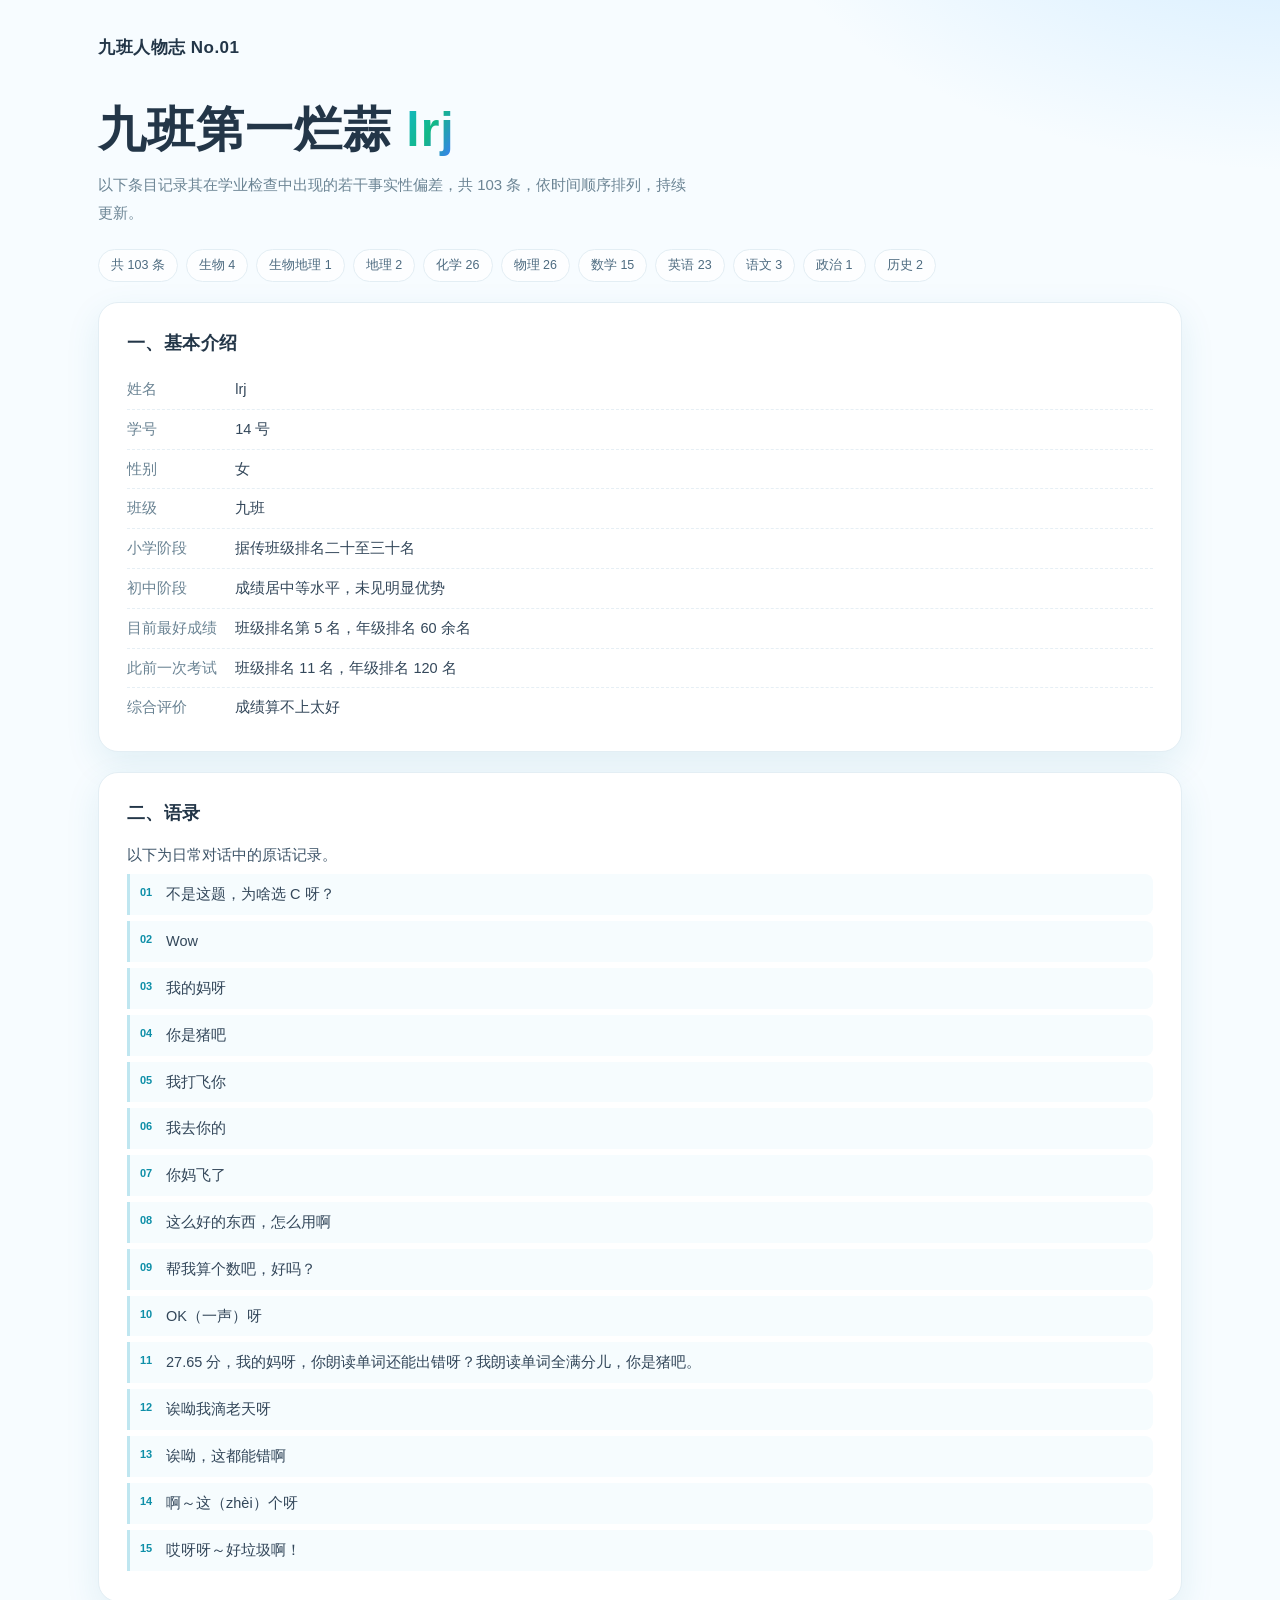
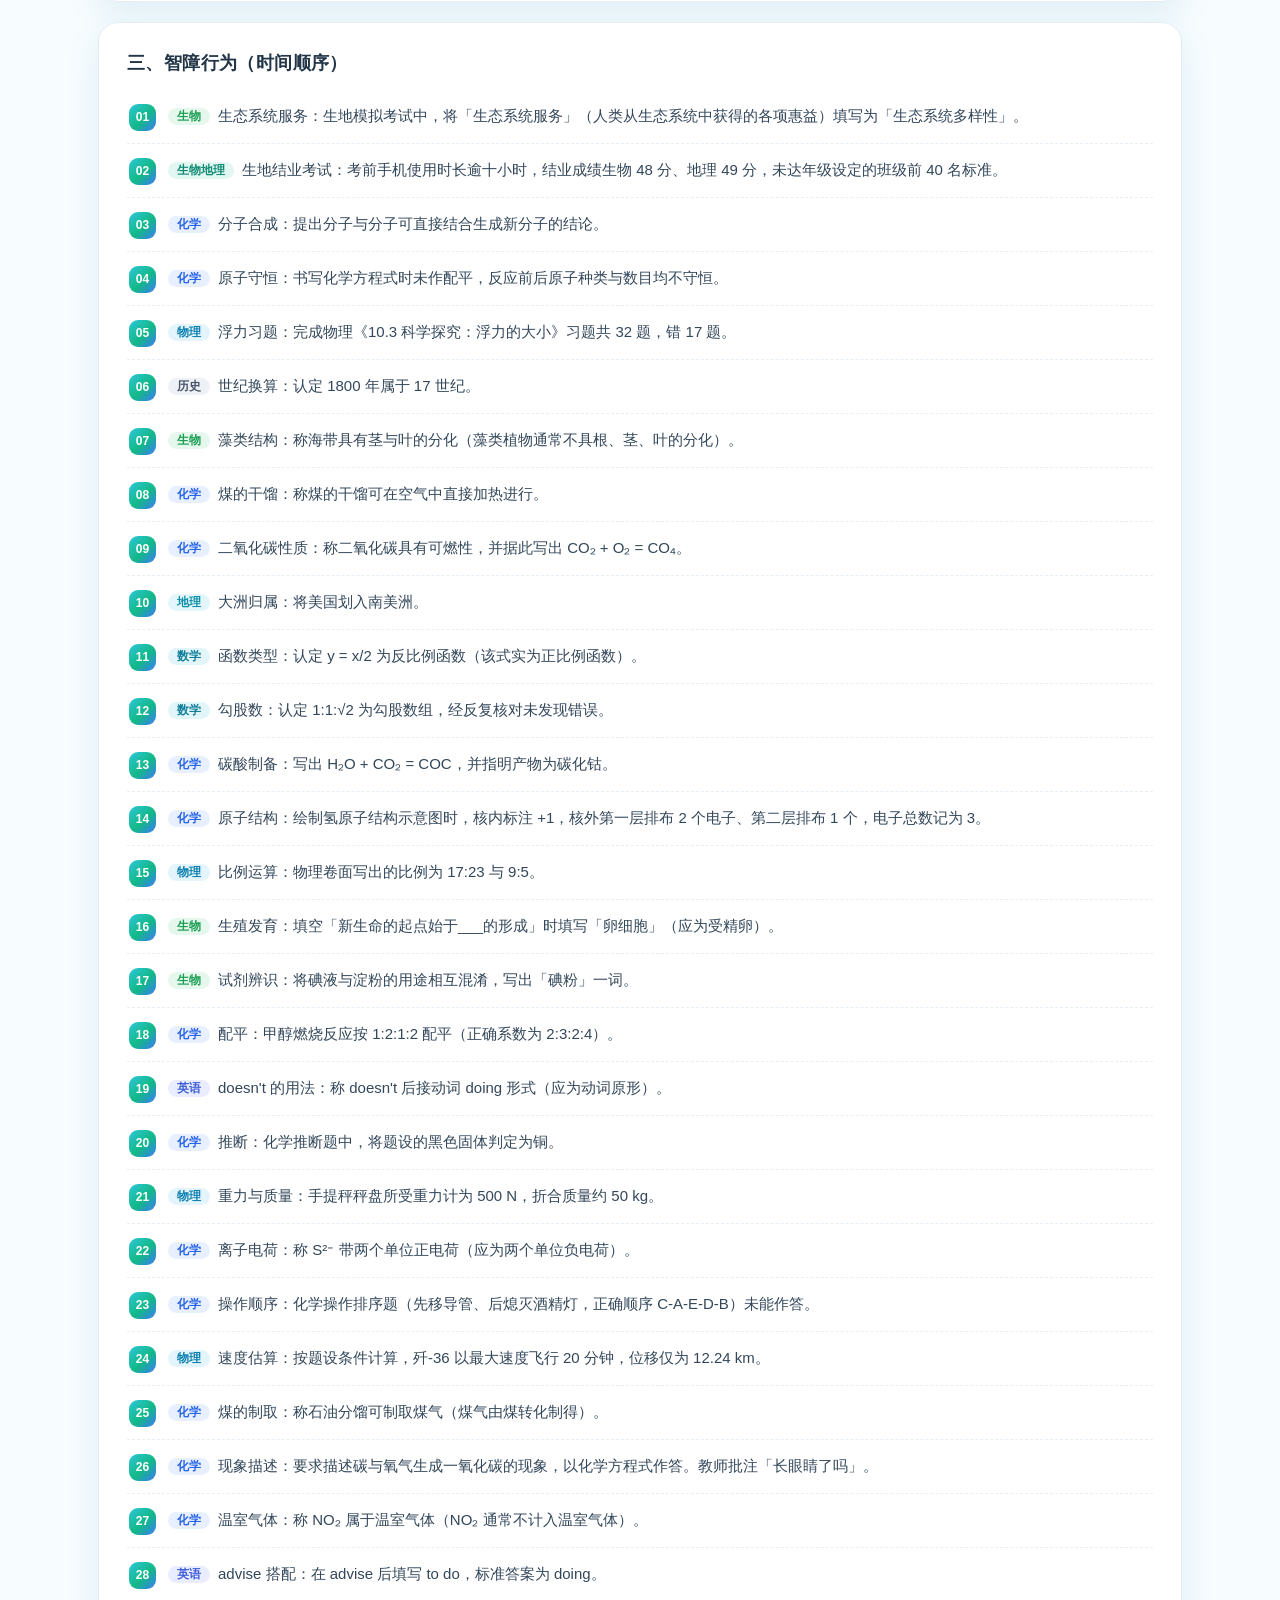
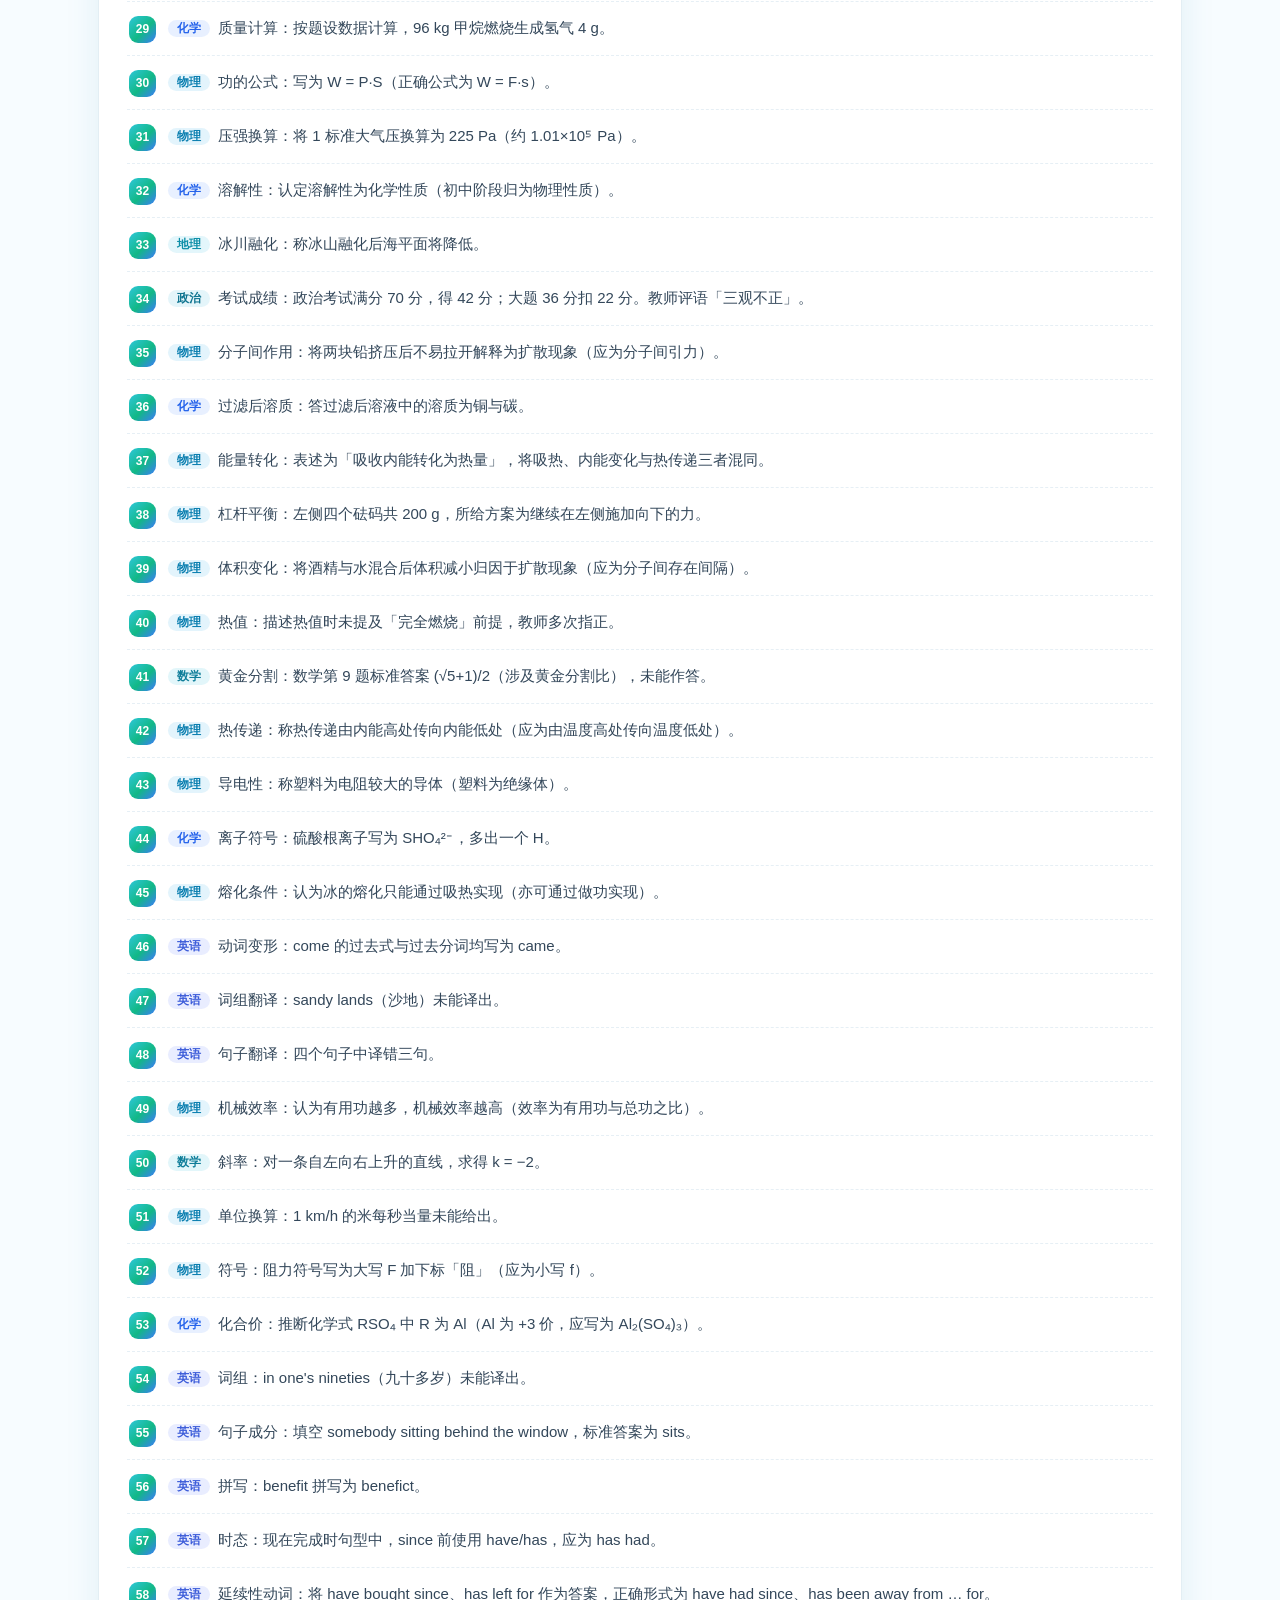
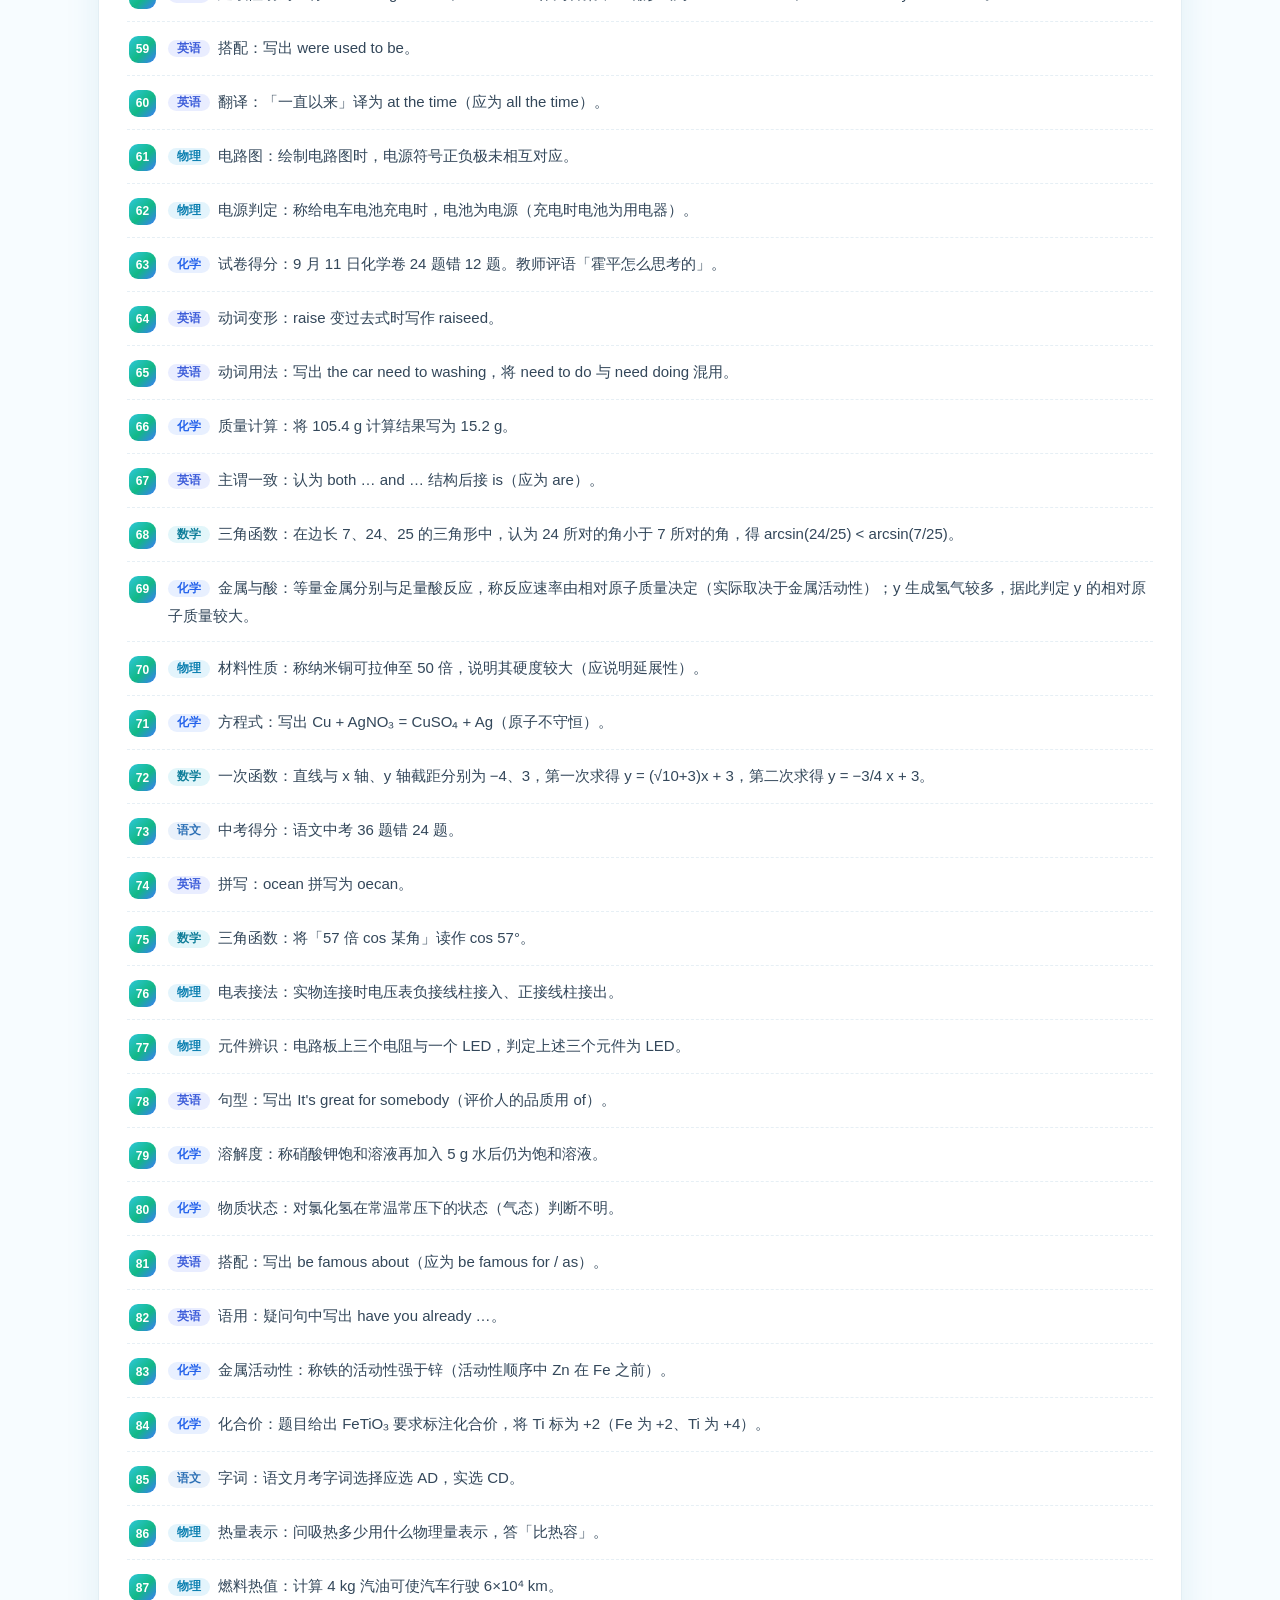
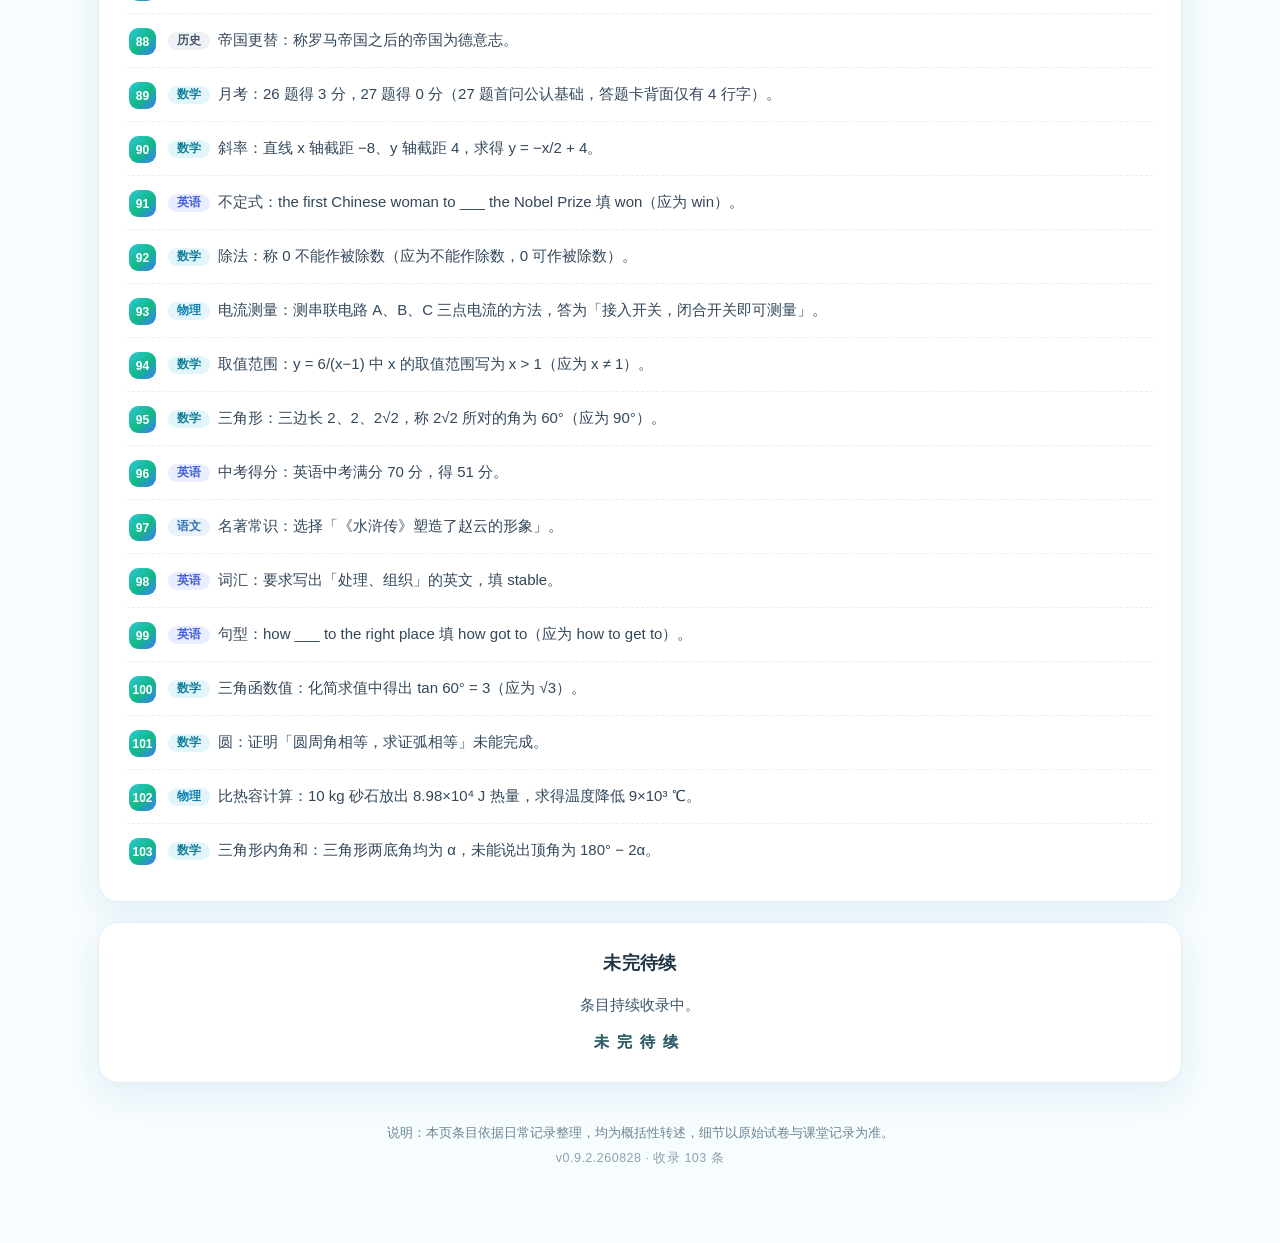
==== lrj.html @ 4f81e1a3 "xx" ====
<!DOCTYPE html>
<html lang="zh-CN">
<head>
<meta charset="UTF-8">
<meta name="viewport" content="width=device-width, initial-scale=1.0">
<meta name="description" content="同桌 lrj 的智障行为实录（103 条，按时间顺序整理）。">
<title>九班第一烂蒜 lrj · 智障行为实录</title>
<link rel="icon" href="data:image/svg+xml,<svg xmlns=%22http://www.w3.org/2000/svg%22 viewBox=%220 0 100 100%22><text y=%22.9em%22 font-size=%2290%22>🤪</text></svg>">
<link rel="stylesheet" href="style.css">
</head>
<body>
<main class="wrap">

  <header class="top">
    <span class="brand">九班人物志 No.01</span>
  </header>

  <section class="hero">
    <h1>九班第一烂蒜 <span class="grad">lrj</span></h1>
    <p class="sub">以下条目记录其在学业检查中出现的若干事实性偏差，共 103 条，依时间顺序排列，持续更新。</p>
  </section>

  <div class="jump">
    <span>共 103 条</span>
    <span>生物 4</span>
    <span>生物地理 1</span>
    <span>地理 2</span>
    <span>化学 26</span>
    <span>物理 26</span>
    <span>数学 15</span>
    <span>英语 23</span>
    <span>语文 3</span>
    <span>政治 1</span>
    <span>历史 2</span>
  </div>

  <section class="card">
    <h2>一、基本介绍</h2>
    <dl class="profile">
      <div class="row"><dt>姓名</dt><dd>lrj</dd></div>
      <div class="row"><dt>学号</dt><dd>14 号</dd></div>
      <div class="row"><dt>性别</dt><dd>女</dd></div>
      <div class="row"><dt>班级</dt><dd>九班</dd></div>
      <div class="row"><dt>小学阶段</dt><dd>据传班级排名二十至三十名</dd></div>
      <div class="row"><dt>初中阶段</dt><dd>成绩居中等水平，未见明显优势</dd></div>
      <div class="row"><dt>目前最好成绩</dt><dd>班级排名第 5 名，年级排名 60 余名</dd></div>
      <div class="row"><dt>此前一次考试</dt><dd>班级排名 11 名，年级排名 120 名</dd></div>
      <div class="row"><dt>综合评价</dt><dd>成绩算不上太好</dd></div>
    </dl>
  </section>

  <section class="card">
    <h2>二、语录</h2>
    <p>以下为日常对话中的原话记录。</p>
    <ol class="quotes">
      <li>不是这题，为啥选 C 呀？</li>
      <li>Wow</li>
      <li>我的妈呀</li>
      <li>你是猪吧</li>
      <li>我打飞你</li>
      <li>我去你的</li>
      <li>你妈飞了</li>
      <li>这么好的东西，怎么用啊</li>
      <li>帮我算个数吧，好吗？</li>
      <li>OK（一声）呀</li>
      <li>27.65 分，我的妈呀，你朗读单词还能出错呀？我朗读单词全满分儿，你是猪吧。</li>
      <li>诶呦我滴老天呀</li>
      <li>诶呦，这都能错啊</li>
      <li>啊～这（zhèi）个呀</li>
      <li>哎呀呀～好垃圾啊！</li>
    </ol>
  </section>

  <section class="card">
    <h2>三、智障行为（时间顺序）</h2>
    <ol class="list">
      <li><span class="num">01</span><span class="item"><span class="tag t-bio">生物</span>生态系统服务：生地模拟考试中，将「生态系统服务」（人类从生态系统中获得的各项惠益）填写为「生态系统多样性」。</span></li>
      <li><span class="num">02</span><span class="item"><span class="tag t-biogeo">生物地理</span>生地结业考试：考前手机使用时长逾十小时，结业成绩生物 48 分、地理 49 分，未达年级设定的班级前 40 名标准。</span></li>
      <li><span class="num">03</span><span class="item"><span class="tag t-chem">化学</span>分子合成：提出分子与分子可直接结合生成新分子的结论。</span></li>
      <li><span class="num">04</span><span class="item"><span class="tag t-chem">化学</span>原子守恒：书写化学方程式时未作配平，反应前后原子种类与数目均不守恒。</span></li>
      <li><span class="num">05</span><span class="item"><span class="tag t-phy">物理</span>浮力习题：完成物理《10.3 科学探究：浮力的大小》习题共 32 题，错 17 题。</span></li>
      <li><span class="num">06</span><span class="item"><span class="tag t-his">历史</span>世纪换算：认定 1800 年属于 17 世纪。</span></li>
      <li><span class="num">07</span><span class="item"><span class="tag t-bio">生物</span>藻类结构：称海带具有茎与叶的分化（藻类植物通常不具根、茎、叶的分化）。</span></li>
      <li><span class="num">08</span><span class="item"><span class="tag t-chem">化学</span>煤的干馏：称煤的干馏可在空气中直接加热进行。</span></li>
      <li><span class="num">09</span><span class="item"><span class="tag t-chem">化学</span>二氧化碳性质：称二氧化碳具有可燃性，并据此写出 CO₂ + O₂ = CO₄。</span></li>
      <li><span class="num">10</span><span class="item"><span class="tag t-geo">地理</span>大洲归属：将美国划入南美洲。</span></li>
      <li><span class="num">11</span><span class="item"><span class="tag t-math">数学</span>函数类型：认定 y = x/2 为反比例函数（该式实为正比例函数）。</span></li>
      <li><span class="num">12</span><span class="item"><span class="tag t-math">数学</span>勾股数：认定 1:1:√2 为勾股数组，经反复核对未发现错误。</span></li>
      <li><span class="num">13</span><span class="item"><span class="tag t-chem">化学</span>碳酸制备：写出 H₂O + CO₂ = COC，并指明产物为碳化钴。</span></li>
      <li><span class="num">14</span><span class="item"><span class="tag t-chem">化学</span>原子结构：绘制氢原子结构示意图时，核内标注 +1，核外第一层排布 2 个电子、第二层排布 1 个，电子总数记为 3。</span></li>
      <li><span class="num">15</span><span class="item"><span class="tag t-phy">物理</span>比例运算：物理卷面写出的比例为 17:23 与 9:5。</span></li>
      <li><span class="num">16</span><span class="item"><span class="tag t-bio">生物</span>生殖发育：填空「新生命的起点始于___的形成」时填写「卵细胞」（应为受精卵）。</span></li>
      <li><span class="num">17</span><span class="item"><span class="tag t-bio">生物</span>试剂辨识：将碘液与淀粉的用途相互混淆，写出「碘粉」一词。</span></li>
      <li><span class="num">18</span><span class="item"><span class="tag t-chem">化学</span>配平：甲醇燃烧反应按 1:2:1:2 配平（正确系数为 2:3:2:4）。</span></li>
      <li><span class="num">19</span><span class="item"><span class="tag t-eng">英语</span>doesn&#39;t 的用法：称 doesn&#39;t 后接动词 doing 形式（应为动词原形）。</span></li>
      <li><span class="num">20</span><span class="item"><span class="tag t-chem">化学</span>推断：化学推断题中，将题设的黑色固体判定为铜。</span></li>
      <li><span class="num">21</span><span class="item"><span class="tag t-phy">物理</span>重力与质量：手提秤秤盘所受重力计为 500 N，折合质量约 50 kg。</span></li>
      <li><span class="num">22</span><span class="item"><span class="tag t-chem">化学</span>离子电荷：称 S²⁻ 带两个单位正电荷（应为两个单位负电荷）。</span></li>
      <li><span class="num">23</span><span class="item"><span class="tag t-chem">化学</span>操作顺序：化学操作排序题（先移导管、后熄灭酒精灯，正确顺序 C-A-E-D-B）未能作答。</span></li>
      <li><span class="num">24</span><span class="item"><span class="tag t-phy">物理</span>速度估算：按题设条件计算，歼-36 以最大速度飞行 20 分钟，位移仅为 12.24 km。</span></li>
      <li><span class="num">25</span><span class="item"><span class="tag t-chem">化学</span>煤的制取：称石油分馏可制取煤气（煤气由煤转化制得）。</span></li>
      <li><span class="num">26</span><span class="item"><span class="tag t-chem">化学</span>现象描述：要求描述碳与氧气生成一氧化碳的现象，以化学方程式作答。教师批注「长眼睛了吗」。</span></li>
      <li><span class="num">27</span><span class="item"><span class="tag t-chem">化学</span>温室气体：称 NO₂ 属于温室气体（NO₂ 通常不计入温室气体）。</span></li>
      <li><span class="num">28</span><span class="item"><span class="tag t-eng">英语</span>advise 搭配：在 advise 后填写 to do，标准答案为 doing。</span></li>
      <li><span class="num">29</span><span class="item"><span class="tag t-chem">化学</span>质量计算：按题设数据计算，96 kg 甲烷燃烧生成氢气 4 g。</span></li>
      <li><span class="num">30</span><span class="item"><span class="tag t-phy">物理</span>功的公式：写为 W = P·S（正确公式为 W = F·s）。</span></li>
      <li><span class="num">31</span><span class="item"><span class="tag t-phy">物理</span>压强换算：将 1 标准大气压换算为 225 Pa（约 1.01×10⁵ Pa）。</span></li>
      <li><span class="num">32</span><span class="item"><span class="tag t-chem">化学</span>溶解性：认定溶解性为化学性质（初中阶段归为物理性质）。</span></li>
      <li><span class="num">33</span><span class="item"><span class="tag t-geo">地理</span>冰川融化：称冰山融化后海平面将降低。</span></li>
      <li><span class="num">34</span><span class="item"><span class="tag t-pol">政治</span>考试成绩：政治考试满分 70 分，得 42 分；大题 36 分扣 22 分。教师评语「三观不正」。</span></li>
      <li><span class="num">35</span><span class="item"><span class="tag t-phy">物理</span>分子间作用：将两块铅挤压后不易拉开解释为扩散现象（应为分子间引力）。</span></li>
      <li><span class="num">36</span><span class="item"><span class="tag t-chem">化学</span>过滤后溶质：答过滤后溶液中的溶质为铜与碳。</span></li>
      <li><span class="num">37</span><span class="item"><span class="tag t-phy">物理</span>能量转化：表述为「吸收内能转化为热量」，将吸热、内能变化与热传递三者混同。</span></li>
      <li><span class="num">38</span><span class="item"><span class="tag t-phy">物理</span>杠杆平衡：左侧四个砝码共 200 g，所给方案为继续在左侧施加向下的力。</span></li>
      <li><span class="num">39</span><span class="item"><span class="tag t-phy">物理</span>体积变化：将酒精与水混合后体积减小归因于扩散现象（应为分子间存在间隔）。</span></li>
      <li><span class="num">40</span><span class="item"><span class="tag t-phy">物理</span>热值：描述热值时未提及「完全燃烧」前提，教师多次指正。</span></li>
      <li><span class="num">41</span><span class="item"><span class="tag t-math">数学</span>黄金分割：数学第 9 题标准答案 (√5+1)/2（涉及黄金分割比），未能作答。</span></li>
      <li><span class="num">42</span><span class="item"><span class="tag t-phy">物理</span>热传递：称热传递由内能高处传向内能低处（应为由温度高处传向温度低处）。</span></li>
      <li><span class="num">43</span><span class="item"><span class="tag t-phy">物理</span>导电性：称塑料为电阻较大的导体（塑料为绝缘体）。</span></li>
      <li><span class="num">44</span><span class="item"><span class="tag t-chem">化学</span>离子符号：硫酸根离子写为 SHO₄²⁻，多出一个 H。</span></li>
      <li><span class="num">45</span><span class="item"><span class="tag t-phy">物理</span>熔化条件：认为冰的熔化只能通过吸热实现（亦可通过做功实现）。</span></li>
      <li><span class="num">46</span><span class="item"><span class="tag t-eng">英语</span>动词变形：come 的过去式与过去分词均写为 came。</span></li>
      <li><span class="num">47</span><span class="item"><span class="tag t-eng">英语</span>词组翻译：sandy lands（沙地）未能译出。</span></li>
      <li><span class="num">48</span><span class="item"><span class="tag t-eng">英语</span>句子翻译：四个句子中译错三句。</span></li>
      <li><span class="num">49</span><span class="item"><span class="tag t-phy">物理</span>机械效率：认为有用功越多，机械效率越高（效率为有用功与总功之比）。</span></li>
      <li><span class="num">50</span><span class="item"><span class="tag t-math">数学</span>斜率：对一条自左向右上升的直线，求得 k = −2。</span></li>
      <li><span class="num">51</span><span class="item"><span class="tag t-phy">物理</span>单位换算：1 km/h 的米每秒当量未能给出。</span></li>
      <li><span class="num">52</span><span class="item"><span class="tag t-phy">物理</span>符号：阻力符号写为大写 F 加下标「阻」（应为小写 f）。</span></li>
      <li><span class="num">53</span><span class="item"><span class="tag t-chem">化学</span>化合价：推断化学式 RSO₄ 中 R 为 Al（Al 为 +3 价，应写为 Al₂(SO₄)₃）。</span></li>
      <li><span class="num">54</span><span class="item"><span class="tag t-eng">英语</span>词组：in one&#39;s nineties（九十多岁）未能译出。</span></li>
      <li><span class="num">55</span><span class="item"><span class="tag t-eng">英语</span>句子成分：填空 somebody sitting behind the window，标准答案为 sits。</span></li>
      <li><span class="num">56</span><span class="item"><span class="tag t-eng">英语</span>拼写：benefit 拼写为 benefict。</span></li>
      <li><span class="num">57</span><span class="item"><span class="tag t-eng">英语</span>时态：现在完成时句型中，since 前使用 have/has，应为 has had。</span></li>
      <li><span class="num">58</span><span class="item"><span class="tag t-eng">英语</span>延续性动词：将 have bought since、has left for 作为答案，正确形式为 have had since、has been away from … for。</span></li>
      <li><span class="num">59</span><span class="item"><span class="tag t-eng">英语</span>搭配：写出 were used to be。</span></li>
      <li><span class="num">60</span><span class="item"><span class="tag t-eng">英语</span>翻译：「一直以来」译为 at the time（应为 all the time）。</span></li>
      <li><span class="num">61</span><span class="item"><span class="tag t-phy">物理</span>电路图：绘制电路图时，电源符号正负极未相互对应。</span></li>
      <li><span class="num">62</span><span class="item"><span class="tag t-phy">物理</span>电源判定：称给电车电池充电时，电池为电源（充电时电池为用电器）。</span></li>
      <li><span class="num">63</span><span class="item"><span class="tag t-chem">化学</span>试卷得分：9 月 11 日化学卷 24 题错 12 题。教师评语「霍平怎么思考的」。</span></li>
      <li><span class="num">64</span><span class="item"><span class="tag t-eng">英语</span>动词变形：raise 变过去式时写作 raiseed。</span></li>
      <li><span class="num">65</span><span class="item"><span class="tag t-eng">英语</span>动词用法：写出 the car need to washing，将 need to do 与 need doing 混用。</span></li>
      <li><span class="num">66</span><span class="item"><span class="tag t-chem">化学</span>质量计算：将 105.4 g 计算结果写为 15.2 g。</span></li>
      <li><span class="num">67</span><span class="item"><span class="tag t-eng">英语</span>主谓一致：认为 both … and … 结构后接 is（应为 are）。</span></li>
      <li><span class="num">68</span><span class="item"><span class="tag t-math">数学</span>三角函数：在边长 7、24、25 的三角形中，认为 24 所对的角小于 7 所对的角，得 arcsin(24/25) &lt; arcsin(7/25)。</span></li>
      <li><span class="num">69</span><span class="item"><span class="tag t-chem">化学</span>金属与酸：等量金属分别与足量酸反应，称反应速率由相对原子质量决定（实际取决于金属活动性）；y 生成氢气较多，据此判定 y 的相对原子质量较大。</span></li>
      <li><span class="num">70</span><span class="item"><span class="tag t-phy">物理</span>材料性质：称纳米铜可拉伸至 50 倍，说明其硬度较大（应说明延展性）。</span></li>
      <li><span class="num">71</span><span class="item"><span class="tag t-chem">化学</span>方程式：写出 Cu + AgNO₃ = CuSO₄ + Ag（原子不守恒）。</span></li>
      <li><span class="num">72</span><span class="item"><span class="tag t-math">数学</span>一次函数：直线与 x 轴、y 轴截距分别为 −4、3，第一次求得 y = (√10+3)x + 3，第二次求得 y = −3/4 x + 3。</span></li>
      <li><span class="num">73</span><span class="item"><span class="tag t-chi">语文</span>中考得分：语文中考 36 题错 24 题。</span></li>
      <li><span class="num">74</span><span class="item"><span class="tag t-eng">英语</span>拼写：ocean 拼写为 oecan。</span></li>
      <li><span class="num">75</span><span class="item"><span class="tag t-math">数学</span>三角函数：将「57 倍 cos 某角」读作 cos 57°。</span></li>
      <li><span class="num">76</span><span class="item"><span class="tag t-phy">物理</span>电表接法：实物连接时电压表负接线柱接入、正接线柱接出。</span></li>
      <li><span class="num">77</span><span class="item"><span class="tag t-phy">物理</span>元件辨识：电路板上三个电阻与一个 LED，判定上述三个元件为 LED。</span></li>
      <li><span class="num">78</span><span class="item"><span class="tag t-eng">英语</span>句型：写出 It&#39;s great for somebody（评价人的品质用 of）。</span></li>
      <li><span class="num">79</span><span class="item"><span class="tag t-chem">化学</span>溶解度：称硝酸钾饱和溶液再加入 5 g 水后仍为饱和溶液。</span></li>
      <li><span class="num">80</span><span class="item"><span class="tag t-chem">化学</span>物质状态：对氯化氢在常温常压下的状态（气态）判断不明。</span></li>
      <li><span class="num">81</span><span class="item"><span class="tag t-eng">英语</span>搭配：写出 be famous about（应为 be famous for / as）。</span></li>
      <li><span class="num">82</span><span class="item"><span class="tag t-eng">英语</span>语用：疑问句中写出 have you already …。</span></li>
      <li><span class="num">83</span><span class="item"><span class="tag t-chem">化学</span>金属活动性：称铁的活动性强于锌（活动性顺序中 Zn 在 Fe 之前）。</span></li>
      <li><span class="num">84</span><span class="item"><span class="tag t-chem">化学</span>化合价：题目给出 FeTiO₃ 要求标注化合价，将 Ti 标为 +2（Fe 为 +2、Ti 为 +4）。</span></li>
      <li><span class="num">85</span><span class="item"><span class="tag t-chi">语文</span>字词：语文月考字词选择应选 AD，实选 CD。</span></li>
      <li><span class="num">86</span><span class="item"><span class="tag t-phy">物理</span>热量表示：问吸热多少用什么物理量表示，答「比热容」。</span></li>
      <li><span class="num">87</span><span class="item"><span class="tag t-phy">物理</span>燃料热值：计算 4 kg 汽油可使汽车行驶 6×10⁴ km。</span></li>
      <li><span class="num">88</span><span class="item"><span class="tag t-his">历史</span>帝国更替：称罗马帝国之后的帝国为德意志。</span></li>
      <li><span class="num">89</span><span class="item"><span class="tag t-math">数学</span>月考：26 题得 3 分，27 题得 0 分（27 题首问公认基础，答题卡背面仅有 4 行字）。</span></li>
      <li><span class="num">90</span><span class="item"><span class="tag t-math">数学</span>斜率：直线 x 轴截距 −8、y 轴截距 4，求得 y = −x/2 + 4。</span></li>
      <li><span class="num">91</span><span class="item"><span class="tag t-eng">英语</span>不定式：the first Chinese woman to ___ the Nobel Prize 填 won（应为 win）。</span></li>
      <li><span class="num">92</span><span class="item"><span class="tag t-math">数学</span>除法：称 0 不能作被除数（应为不能作除数，0 可作被除数）。</span></li>
      <li><span class="num">93</span><span class="item"><span class="tag t-phy">物理</span>电流测量：测串联电路 A、B、C 三点电流的方法，答为「接入开关，闭合开关即可测量」。</span></li>
      <li><span class="num">94</span><span class="item"><span class="tag t-math">数学</span>取值范围：y = 6/(x−1) 中 x 的取值范围写为 x &gt; 1（应为 x ≠ 1）。</span></li>
      <li><span class="num">95</span><span class="item"><span class="tag t-math">数学</span>三角形：三边长 2、2、2√2，称 2√2 所对的角为 60°（应为 90°）。</span></li>
      <li><span class="num">96</span><span class="item"><span class="tag t-eng">英语</span>中考得分：英语中考满分 70 分，得 51 分。</span></li>
      <li><span class="num">97</span><span class="item"><span class="tag t-chi">语文</span>名著常识：选择「《水浒传》塑造了赵云的形象」。</span></li>
      <li><span class="num">98</span><span class="item"><span class="tag t-eng">英语</span>词汇：要求写出「处理、组织」的英文，填 stable。</span></li>
      <li><span class="num">99</span><span class="item"><span class="tag t-eng">英语</span>句型：how ___ to the right place 填 how got to（应为 how to get to）。</span></li>
      <li><span class="num">100</span><span class="item"><span class="tag t-math">数学</span>三角函数值：化简求值中得出 tan 60° = 3（应为 √3）。</span></li>
      <li><span class="num">101</span><span class="item"><span class="tag t-math">数学</span>圆：证明「圆周角相等，求证弧相等」未能完成。</span></li>
      <li><span class="num">102</span><span class="item"><span class="tag t-phy">物理</span>比热容计算：10 kg 砂石放出 8.98×10⁴ J 热量，求得温度降低 9×10³ ℃。</span></li>
      <li><span class="num">103</span><span class="item"><span class="tag t-math">数学</span>三角形内角和：三角形两底角均为 α，未能说出顶角为 180° − 2α。</span></li>
    </ol>
  </section>

  <section class="card tbc">
    <h2>未完待续</h2>
    <p>条目持续收录中。</p>
    <p class="tbc-big">未完待续</p>
  </section>

  <footer>
    <p>说明：本页条目依据日常记录整理，均为概括性转述，细节以原始试卷与课堂记录为准。</p>
    <p class="ver">v0.9.2.260828 · 收录 103 条</p>
  </footer>

</main>
</body>
</html>
---- style.css ----
:root {
  --ink: #233648;
  --ink-dim: #6b8494;
  --card: #ffffff;
  --card-border: #e3eef4;
  --shadow: 0 12px 34px rgba(31, 130, 160, .10);
}

* { margin: 0; padding: 0; box-sizing: border-box; }

html { scroll-behavior: smooth; }

body {
  font-family: -apple-system, BlinkMacSystemFont, "Segoe UI", "Microsoft YaHei", "PingFang SC", "Noto Sans SC", sans-serif;
  color: var(--ink);
  line-height: 1.85;
  min-height: 100vh;
  background-color: #f7fcff;
  background-image:
    radial-gradient(1000px 540px at 6% -10%, rgba(120, 232, 200, .38), transparent 62%),
    radial-gradient(940px 540px at 102% -2%, rgba(140, 205, 255, .40), transparent 60%),
    radial-gradient(900px 520px at 50% 112%, rgba(160, 240, 235, .32), transparent 62%);
  background-repeat: no-repeat;
}

.wrap { max-width: 1140px; margin: 0 auto; padding: 32px 28px 72px; }

/* ===== 顶部 ===== */
.top { display: flex; align-items: center; gap: 10px; margin-bottom: 28px; }
.brand { font-weight: 800; font-size: 17px; letter-spacing: .5px; }

/* ===== 标题区 ===== */
.hero { padding: 10px 0 4px; }
.kicker {
  display: inline-block; font-size: 13px; letter-spacing: .5px;
  color: #0e8fa8; background: rgba(14, 143, 168, .09);
  border: 1px solid rgba(14, 143, 168, .2);
  padding: 3px 13px; border-radius: 999px; margin-bottom: 14px;
}
h1 { font-size: clamp(32px, 5.4vw, 48px); line-height: 1.2; font-weight: 800; letter-spacing: 1px; }
.grad {
  background: linear-gradient(120deg, #13b8c9, #12b886 50%, #3d7bfa);
  -webkit-background-clip: text; background-clip: text; color: transparent;
}
.sub { color: var(--ink-dim); font-size: 15px; margin-top: 12px; max-width: 40em; }

/* ===== 卡片 ===== */
.card {
  background: var(--card);
  border: 1px solid var(--card-border);
  border-radius: 20px;
  padding: 24px 28px;
  margin-top: 20px;
  box-shadow: var(--shadow);
}
.card h2 { font-size: 18px; margin-bottom: 10px; letter-spacing: .4px; }
.card p { color: #3d5468; font-size: 15px; }
.card p + p { margin-top: 10px; }

/* ===== 统计行 ===== */
.jump { display: flex; flex-wrap: wrap; gap: 8px; margin-top: 18px; }
.jump span {
  font-size: 12.5px; color: #4d6b80; padding: 4px 12px; border-radius: 999px;
  background: rgba(255, 255, 255, .75); border: 1px solid var(--card-border);
}

/* ===== 人物档案 ===== */
.profile { display: flex; flex-direction: column; }
.profile .row {
  display: flex; gap: 14px; font-size: 14.5px; color: #33475a;
  padding: 6px 0; border-bottom: 1px dashed #e6eff5;
}
.profile .row:last-child { border-bottom: none; }
.profile dt { flex: 0 0 6.5em; color: #6b8494; }
.profile dd { flex: 1; }

/* ===== 语录 ===== */
ol.quotes { list-style: none; counter-reset: q; }
ol.quotes li {
  counter-increment: q; position: relative;
  padding: 7px 12px 7px 36px; margin: 6px 0;
  font-size: 14.5px; color: #33475a;
  border-left: 3px solid #bfe6f0; background: #f6fcfe;
  border-radius: 0 8px 8px 0;
}
ol.quotes li::before {
  content: counter(q, decimal-leading-zero);
  position: absolute; left: 10px; top: 8px;
  font-size: 11px; font-weight: 800; color: #0e8fa8;
}

/* ===== 列表 ===== */
ol.list { list-style: none; }
ol.list li {
  display: flex; gap: 12px; align-items: flex-start;
  padding: 12px 2px; font-size: 15px; color: #33475a;
  border-bottom: 1px dashed #e6eff5;
}
ol.list li:last-child { border-bottom: none; }
ol.list .num {
  flex: 0 0 auto; width: 27px; height: 27px; border-radius: 9px;
  display: grid; place-items: center; font-size: 12px; font-weight: 800; color: #fff;
  background: linear-gradient(135deg, #2ec7da, #12b886 55%, #3d7bfa);
  margin-top: 2px;
}
.item { flex: 1; }

/* ===== 学科标签 ===== */
.tag {
  display: inline-block; font-size: 11.5px; font-weight: 700; line-height: 1.5;
  padding: 0 9px; border-radius: 999px; margin-right: 8px; vertical-align: 1px;
  white-space: nowrap;
}
.t-bio    { color: #1a9e52; background: #e6f8ed; }
.t-biogeo { color: #0f8b74; background: #e2f7f2; }
.t-geo    { color: #0e8fa8; background: #e3f6fb; }
.t-chem   { color: #2563eb; background: #e8f0ff; }
.t-phy    { color: #0b7fb0; background: #e3f4fc; }
.t-math   { color: #0e7d99; background: #e2f6fa; }
.t-eng    { color: #3b5bd9; background: #e9edff; }
.t-chi    { color: #2b6fb5; background: #e9f1fb; }
.t-pol    { color: #0e7490; background: #e4f5fa; }
.t-his    { color: #475569; background: #eef2f6; }

/* ===== 未完待续 ===== */
.tbc { text-align: center; }
.tbc-big {
  font-size: clamp(24px, 4.6vw, 32px); font-weight: 800; letter-spacing: 8px; margin: 12px 0 2px;
  background: linear-gradient(120deg, #13b8c9, #12b886 50%, #3d7bfa);
  -webkit-background-clip: text; background-clip: text; color: transparent;
}

/* ===== 页脚 ===== */
footer { margin-top: 38px; text-align: center; color: var(--ink-dim); font-size: 12.5px; line-height: 2; }
.ver { letter-spacing: .5px; opacity: .75; }

@media (max-width: 640px) {
  .wrap { padding: 22px 16px 52px; }
  .card { padding: 18px 16px; }
}
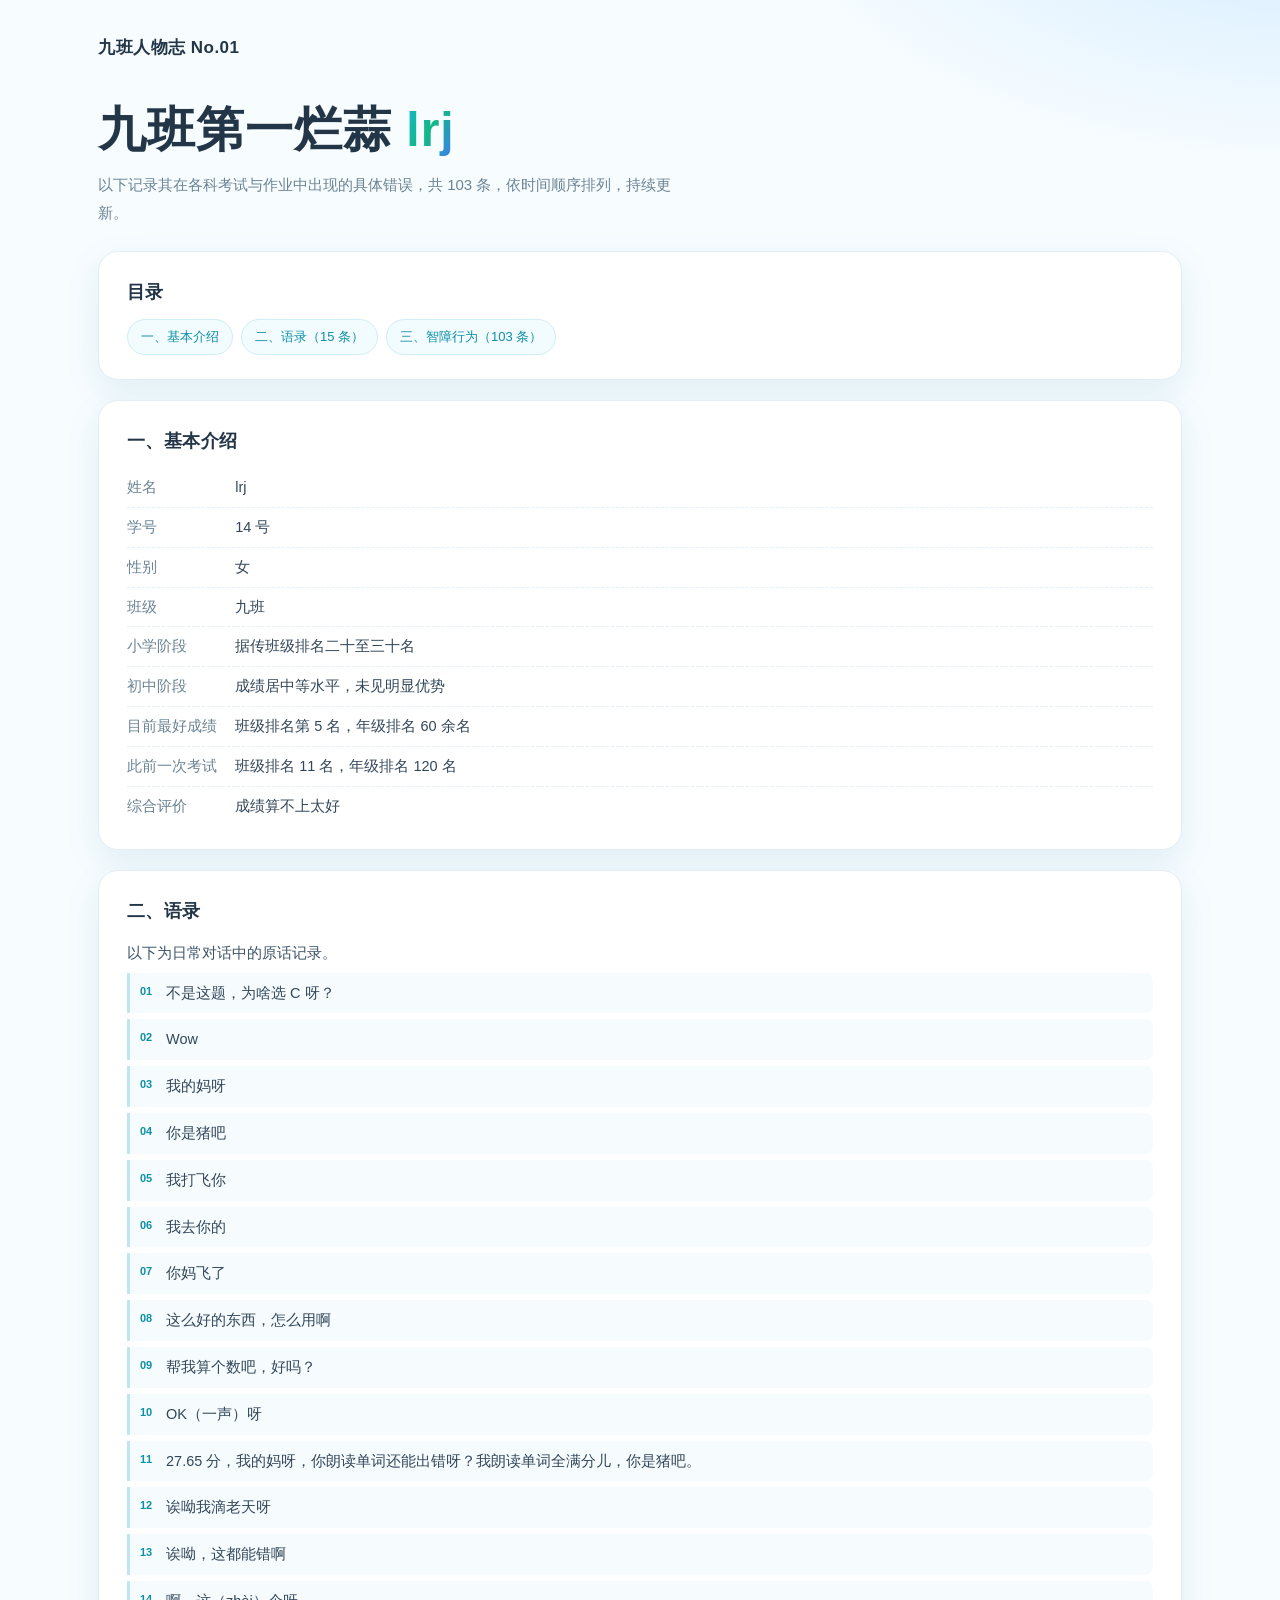
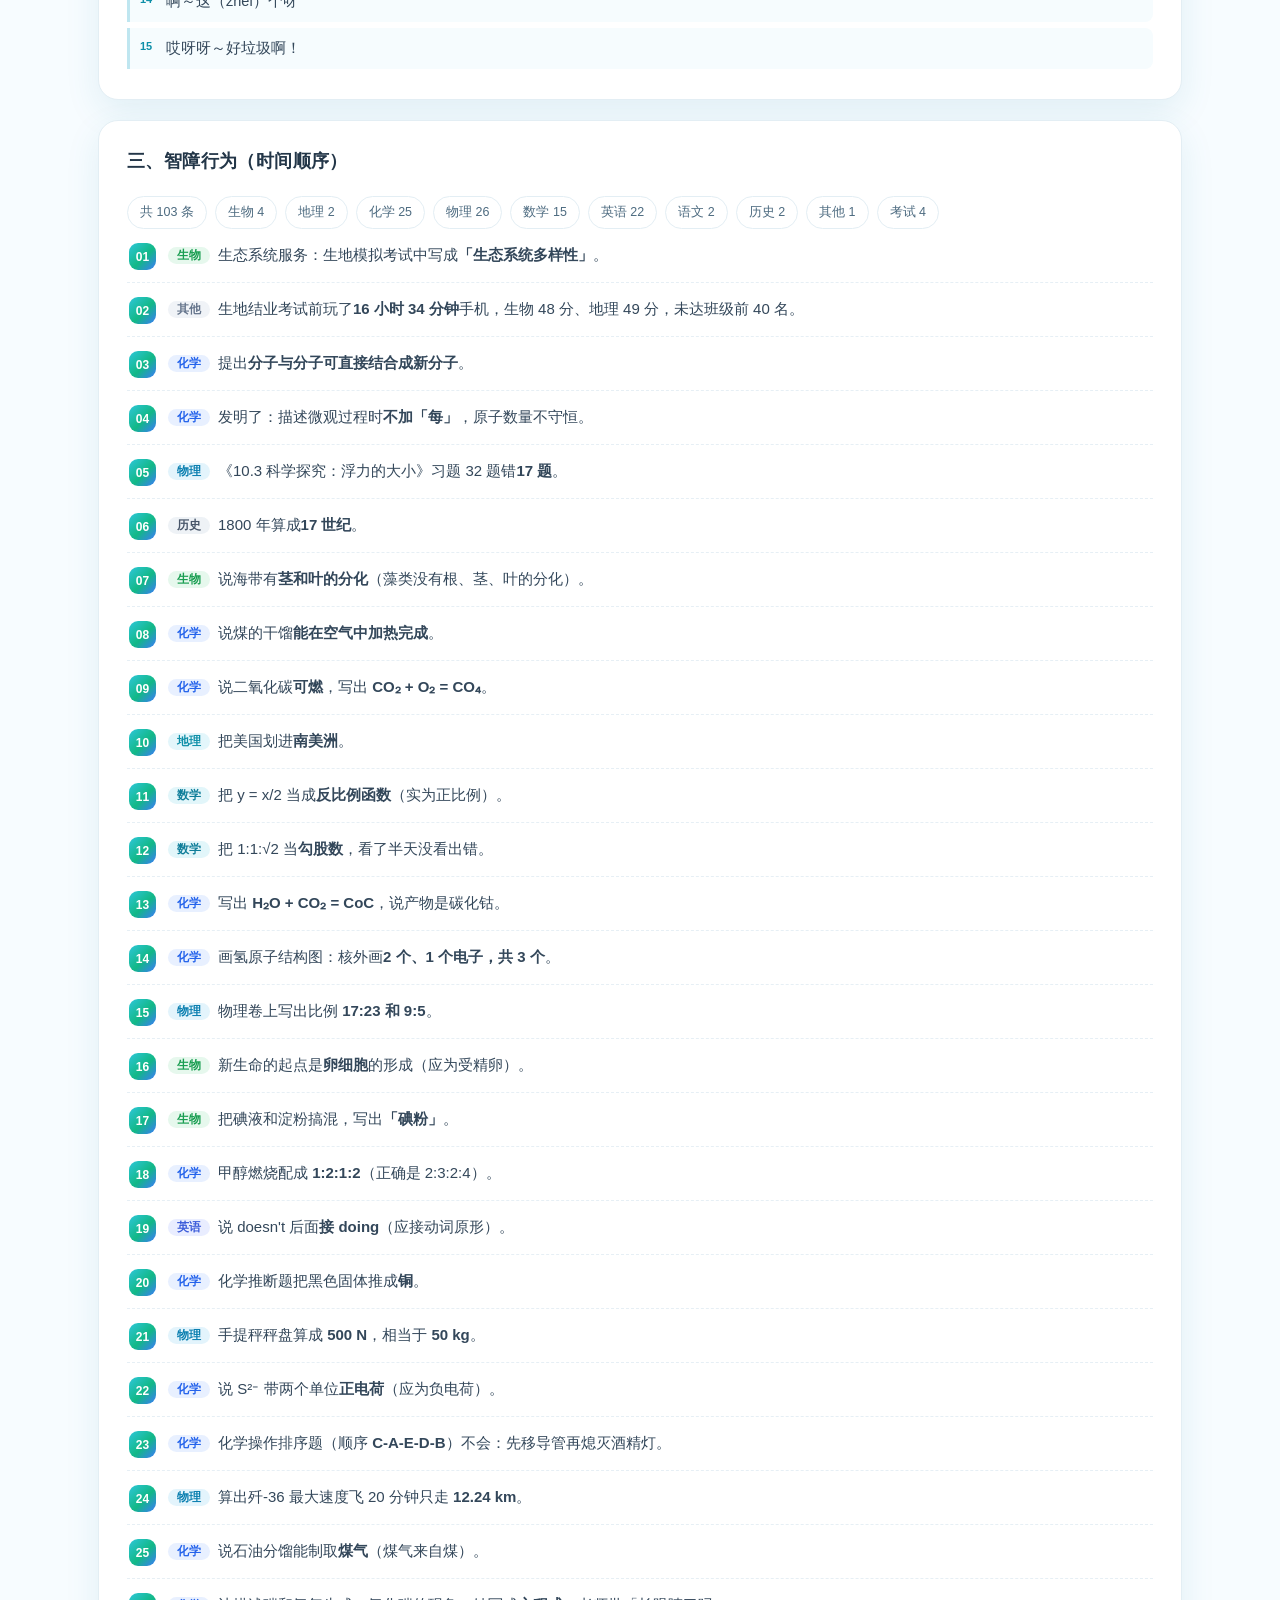
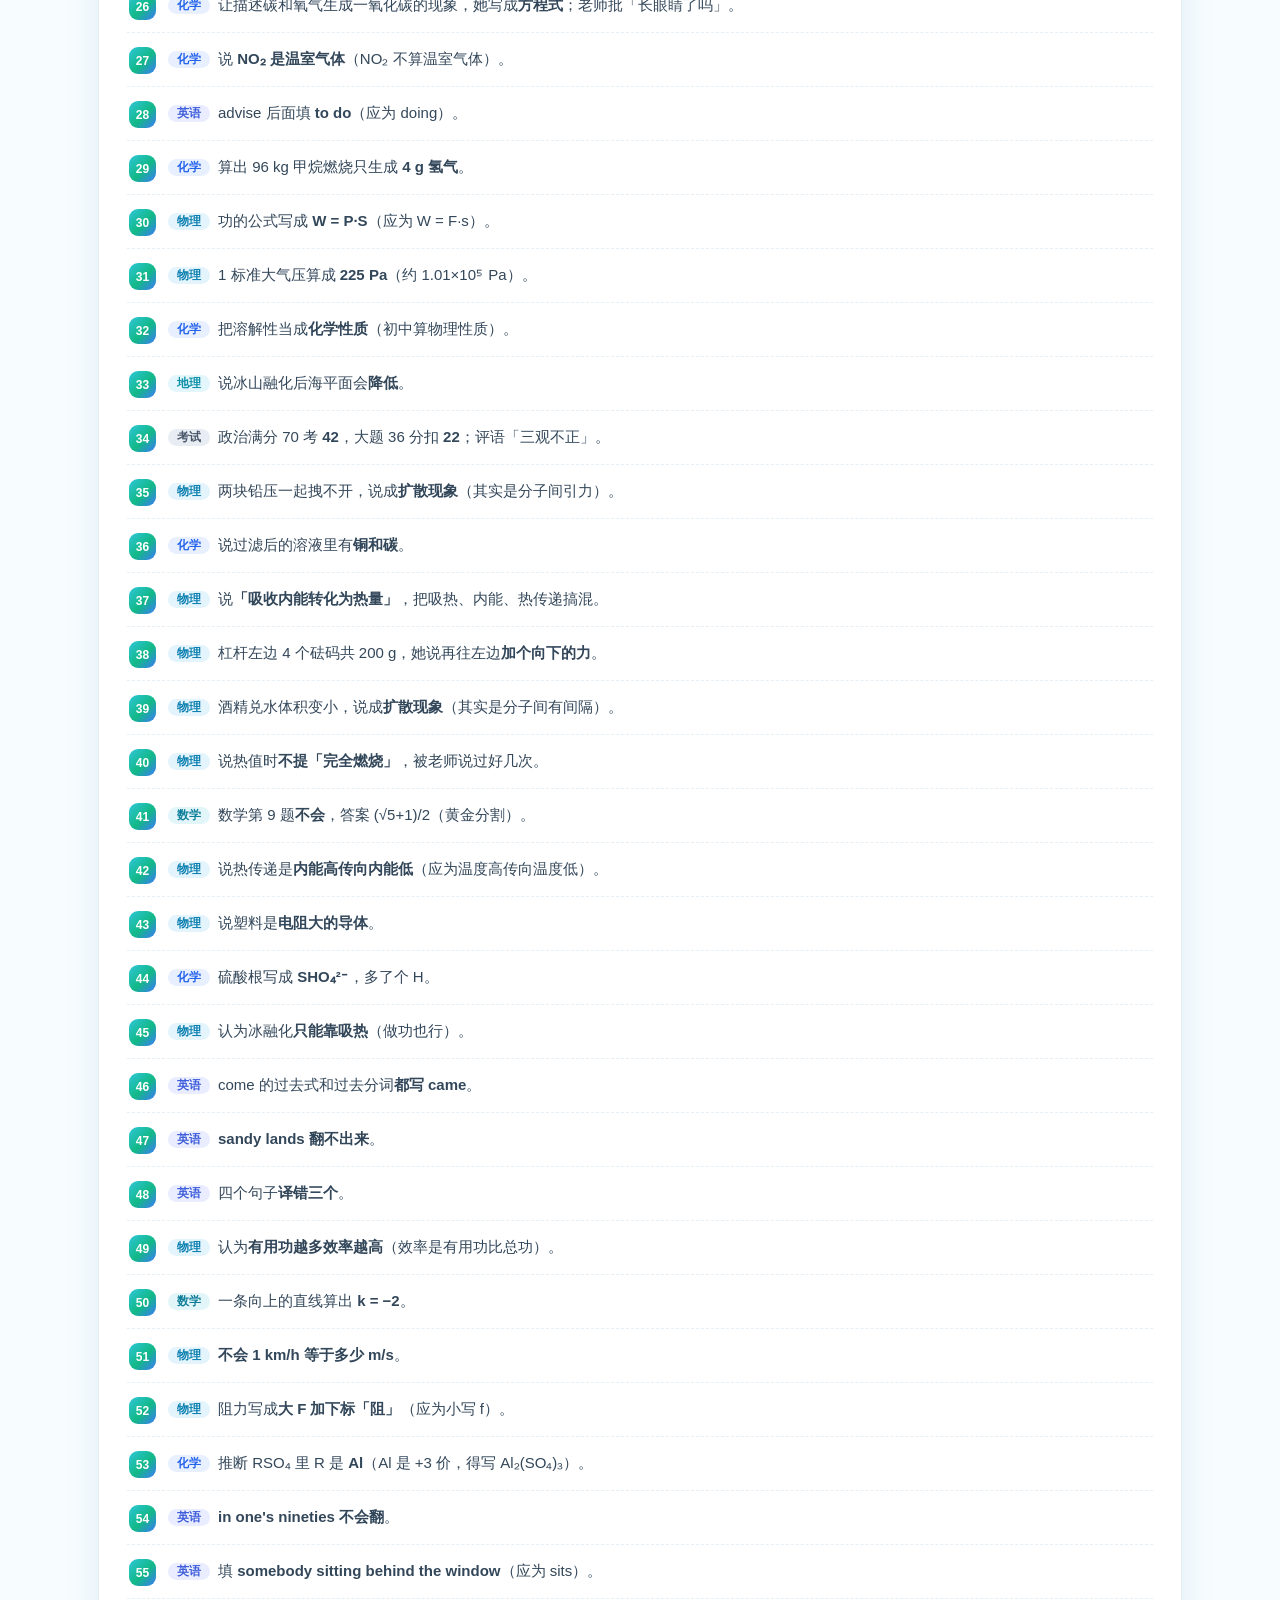
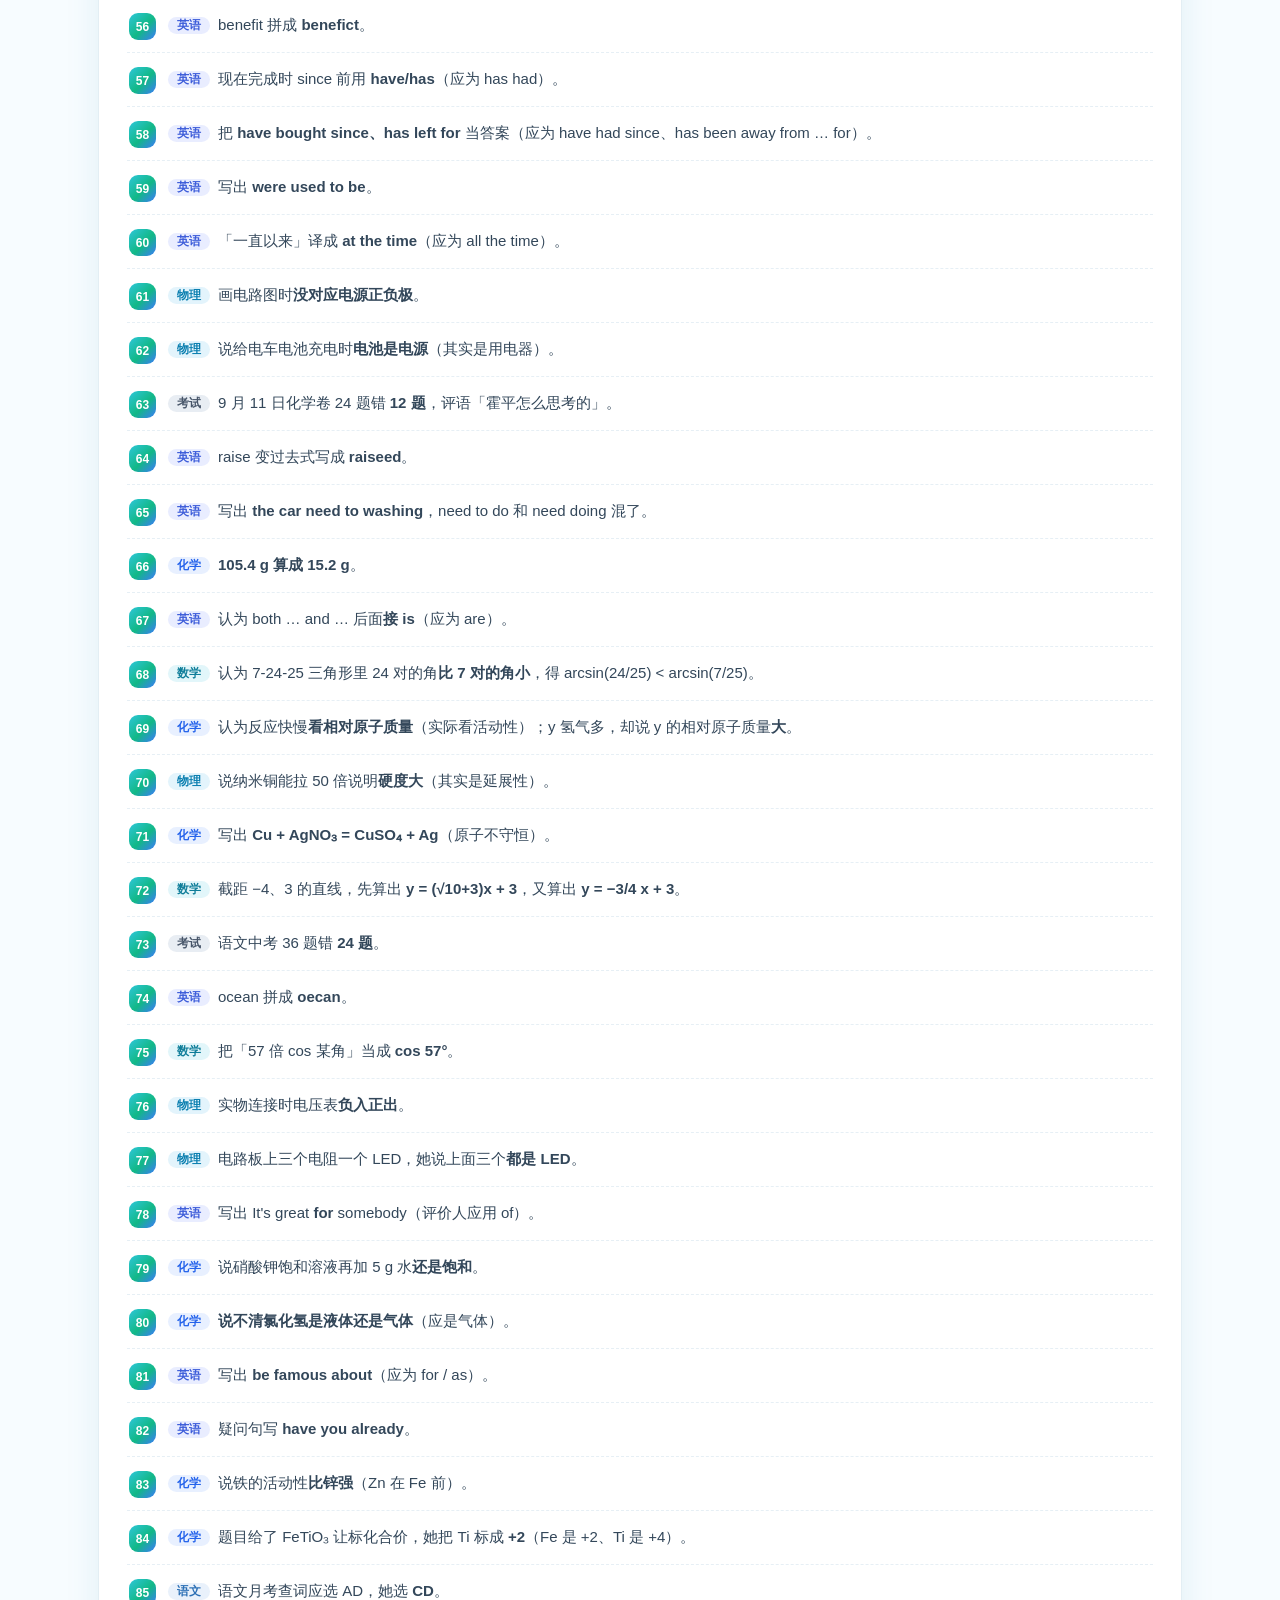
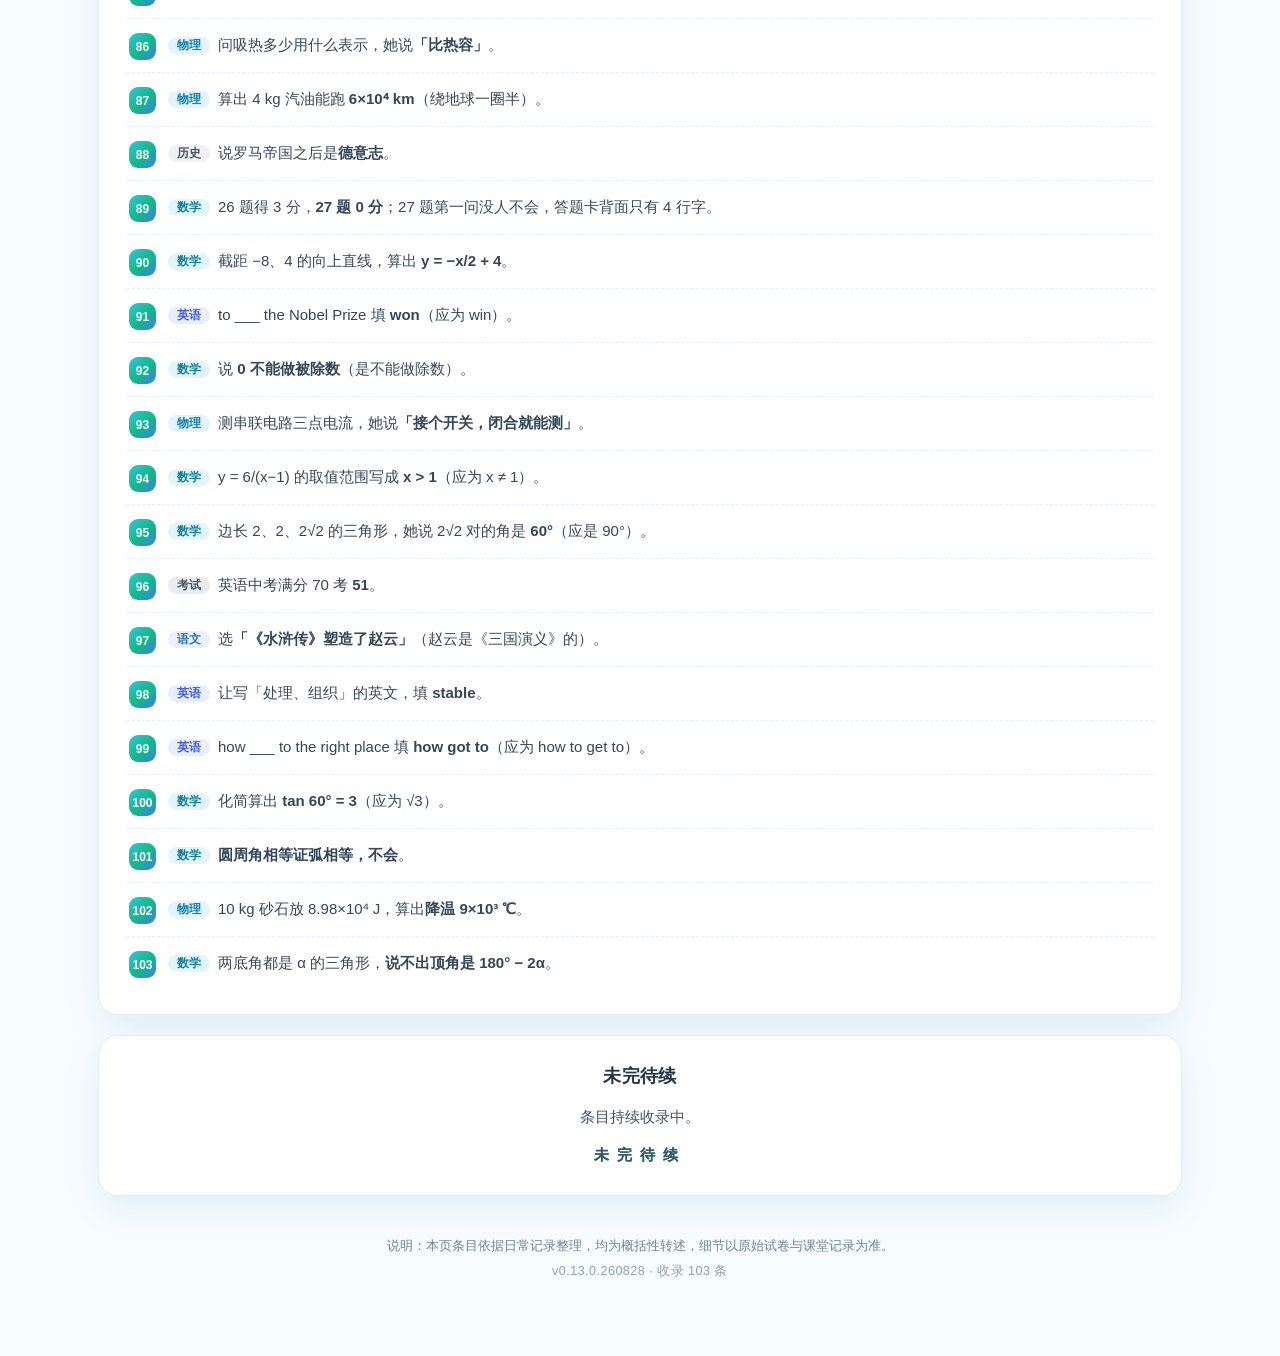
==== commit 75fcea6d: "xx" ====
--- a/lrj.html
+++ b/lrj.html
@@ -17,24 +17,19 @@
 
   <section class="hero">
     <h1>九班第一烂蒜 <span class="grad">lrj</span></h1>
-    <p class="sub">以下条目记录其在学业检查中出现的若干事实性偏差，共 103 条，依时间顺序排列，持续更新。</p>
-  </section>
-
-  <div class="jump">
-    <span>共 103 条</span>
-    <span>生物 4</span>
-    <span>生物地理 1</span>
-    <span>地理 2</span>
-    <span>化学 26</span>
-    <span>物理 26</span>
-    <span>数学 15</span>
-    <span>英语 23</span>
-    <span>语文 3</span>
-    <span>政治 1</span>
-    <span>历史 2</span>
-  </div>
+    <p class="sub">以下记录其在各科考试与作业中出现的具体错误，共 103 条，依时间顺序排列，持续更新。</p>
+  </section>
 
   <section class="card">
+    <h2>目录</h2>
+    <ol class="toc">
+      <li><a href="#intro">一、基本介绍</a></li>
+      <li><a href="#quotes">二、语录（15 条）</a></li>
+      <li><a href="#behaviors">三、智障行为（103 条）</a></li>
+    </ol>
+  </section>
+
+  <section class="card" id="intro">
     <h2>一、基本介绍</h2>
     <dl class="profile">
       <div class="row"><dt>姓名</dt><dd>lrj</dd></div>
@@ -49,7 +44,7 @@
     </dl>
   </section>
 
-  <section class="card">
+  <section class="card" id="quotes">
     <h2>二、语录</h2>
     <p>以下为日常对话中的原话记录。</p>
     <ol class="quotes">
@@ -71,112 +66,125 @@
     </ol>
   </section>
 
-  <section class="card">
+  <section class="card" id="behaviors">
     <h2>三、智障行为（时间顺序）</h2>
+    <div class="jump">
+      <span>共 103 条</span>
+      <span>生物 4</span>
+      <span>地理 2</span>
+      <span>化学 25</span>
+      <span>物理 26</span>
+      <span>数学 15</span>
+      <span>英语 22</span>
+      <span>语文 2</span>
+      <span>历史 2</span>
+      <span>其他 1</span>
+      <span>考试 4</span>
+    </div>
     <ol class="list">
-      <li><span class="num">01</span><span class="item"><span class="tag t-bio">生物</span>生态系统服务：生地模拟考试中，将「生态系统服务」（人类从生态系统中获得的各项惠益）填写为「生态系统多样性」。</span></li>
-      <li><span class="num">02</span><span class="item"><span class="tag t-biogeo">生物地理</span>生地结业考试：考前手机使用时长逾十小时，结业成绩生物 48 分、地理 49 分，未达年级设定的班级前 40 名标准。</span></li>
-      <li><span class="num">03</span><span class="item"><span class="tag t-chem">化学</span>分子合成：提出分子与分子可直接结合生成新分子的结论。</span></li>
-      <li><span class="num">04</span><span class="item"><span class="tag t-chem">化学</span>原子守恒：书写化学方程式时未作配平，反应前后原子种类与数目均不守恒。</span></li>
-      <li><span class="num">05</span><span class="item"><span class="tag t-phy">物理</span>浮力习题：完成物理《10.3 科学探究：浮力的大小》习题共 32 题，错 17 题。</span></li>
-      <li><span class="num">06</span><span class="item"><span class="tag t-his">历史</span>世纪换算：认定 1800 年属于 17 世纪。</span></li>
-      <li><span class="num">07</span><span class="item"><span class="tag t-bio">生物</span>藻类结构：称海带具有茎与叶的分化（藻类植物通常不具根、茎、叶的分化）。</span></li>
-      <li><span class="num">08</span><span class="item"><span class="tag t-chem">化学</span>煤的干馏：称煤的干馏可在空气中直接加热进行。</span></li>
-      <li><span class="num">09</span><span class="item"><span class="tag t-chem">化学</span>二氧化碳性质：称二氧化碳具有可燃性，并据此写出 CO₂ + O₂ = CO₄。</span></li>
-      <li><span class="num">10</span><span class="item"><span class="tag t-geo">地理</span>大洲归属：将美国划入南美洲。</span></li>
-      <li><span class="num">11</span><span class="item"><span class="tag t-math">数学</span>函数类型：认定 y = x/2 为反比例函数（该式实为正比例函数）。</span></li>
-      <li><span class="num">12</span><span class="item"><span class="tag t-math">数学</span>勾股数：认定 1:1:√2 为勾股数组，经反复核对未发现错误。</span></li>
-      <li><span class="num">13</span><span class="item"><span class="tag t-chem">化学</span>碳酸制备：写出 H₂O + CO₂ = COC，并指明产物为碳化钴。</span></li>
-      <li><span class="num">14</span><span class="item"><span class="tag t-chem">化学</span>原子结构：绘制氢原子结构示意图时，核内标注 +1，核外第一层排布 2 个电子、第二层排布 1 个，电子总数记为 3。</span></li>
-      <li><span class="num">15</span><span class="item"><span class="tag t-phy">物理</span>比例运算：物理卷面写出的比例为 17:23 与 9:5。</span></li>
-      <li><span class="num">16</span><span class="item"><span class="tag t-bio">生物</span>生殖发育：填空「新生命的起点始于___的形成」时填写「卵细胞」（应为受精卵）。</span></li>
-      <li><span class="num">17</span><span class="item"><span class="tag t-bio">生物</span>试剂辨识：将碘液与淀粉的用途相互混淆，写出「碘粉」一词。</span></li>
-      <li><span class="num">18</span><span class="item"><span class="tag t-chem">化学</span>配平：甲醇燃烧反应按 1:2:1:2 配平（正确系数为 2:3:2:4）。</span></li>
-      <li><span class="num">19</span><span class="item"><span class="tag t-eng">英语</span>doesn&#39;t 的用法：称 doesn&#39;t 后接动词 doing 形式（应为动词原形）。</span></li>
-      <li><span class="num">20</span><span class="item"><span class="tag t-chem">化学</span>推断：化学推断题中，将题设的黑色固体判定为铜。</span></li>
-      <li><span class="num">21</span><span class="item"><span class="tag t-phy">物理</span>重力与质量：手提秤秤盘所受重力计为 500 N，折合质量约 50 kg。</span></li>
-      <li><span class="num">22</span><span class="item"><span class="tag t-chem">化学</span>离子电荷：称 S²⁻ 带两个单位正电荷（应为两个单位负电荷）。</span></li>
-      <li><span class="num">23</span><span class="item"><span class="tag t-chem">化学</span>操作顺序：化学操作排序题（先移导管、后熄灭酒精灯，正确顺序 C-A-E-D-B）未能作答。</span></li>
-      <li><span class="num">24</span><span class="item"><span class="tag t-phy">物理</span>速度估算：按题设条件计算，歼-36 以最大速度飞行 20 分钟，位移仅为 12.24 km。</span></li>
-      <li><span class="num">25</span><span class="item"><span class="tag t-chem">化学</span>煤的制取：称石油分馏可制取煤气（煤气由煤转化制得）。</span></li>
-      <li><span class="num">26</span><span class="item"><span class="tag t-chem">化学</span>现象描述：要求描述碳与氧气生成一氧化碳的现象，以化学方程式作答。教师批注「长眼睛了吗」。</span></li>
-      <li><span class="num">27</span><span class="item"><span class="tag t-chem">化学</span>温室气体：称 NO₂ 属于温室气体（NO₂ 通常不计入温室气体）。</span></li>
-      <li><span class="num">28</span><span class="item"><span class="tag t-eng">英语</span>advise 搭配：在 advise 后填写 to do，标准答案为 doing。</span></li>
-      <li><span class="num">29</span><span class="item"><span class="tag t-chem">化学</span>质量计算：按题设数据计算，96 kg 甲烷燃烧生成氢气 4 g。</span></li>
-      <li><span class="num">30</span><span class="item"><span class="tag t-phy">物理</span>功的公式：写为 W = P·S（正确公式为 W = F·s）。</span></li>
-      <li><span class="num">31</span><span class="item"><span class="tag t-phy">物理</span>压强换算：将 1 标准大气压换算为 225 Pa（约 1.01×10⁵ Pa）。</span></li>
-      <li><span class="num">32</span><span class="item"><span class="tag t-chem">化学</span>溶解性：认定溶解性为化学性质（初中阶段归为物理性质）。</span></li>
-      <li><span class="num">33</span><span class="item"><span class="tag t-geo">地理</span>冰川融化：称冰山融化后海平面将降低。</span></li>
-      <li><span class="num">34</span><span class="item"><span class="tag t-pol">政治</span>考试成绩：政治考试满分 70 分，得 42 分；大题 36 分扣 22 分。教师评语「三观不正」。</span></li>
-      <li><span class="num">35</span><span class="item"><span class="tag t-phy">物理</span>分子间作用：将两块铅挤压后不易拉开解释为扩散现象（应为分子间引力）。</span></li>
-      <li><span class="num">36</span><span class="item"><span class="tag t-chem">化学</span>过滤后溶质：答过滤后溶液中的溶质为铜与碳。</span></li>
-      <li><span class="num">37</span><span class="item"><span class="tag t-phy">物理</span>能量转化：表述为「吸收内能转化为热量」，将吸热、内能变化与热传递三者混同。</span></li>
-      <li><span class="num">38</span><span class="item"><span class="tag t-phy">物理</span>杠杆平衡：左侧四个砝码共 200 g，所给方案为继续在左侧施加向下的力。</span></li>
-      <li><span class="num">39</span><span class="item"><span class="tag t-phy">物理</span>体积变化：将酒精与水混合后体积减小归因于扩散现象（应为分子间存在间隔）。</span></li>
-      <li><span class="num">40</span><span class="item"><span class="tag t-phy">物理</span>热值：描述热值时未提及「完全燃烧」前提，教师多次指正。</span></li>
-      <li><span class="num">41</span><span class="item"><span class="tag t-math">数学</span>黄金分割：数学第 9 题标准答案 (√5+1)/2（涉及黄金分割比），未能作答。</span></li>
-      <li><span class="num">42</span><span class="item"><span class="tag t-phy">物理</span>热传递：称热传递由内能高处传向内能低处（应为由温度高处传向温度低处）。</span></li>
-      <li><span class="num">43</span><span class="item"><span class="tag t-phy">物理</span>导电性：称塑料为电阻较大的导体（塑料为绝缘体）。</span></li>
-      <li><span class="num">44</span><span class="item"><span class="tag t-chem">化学</span>离子符号：硫酸根离子写为 SHO₄²⁻，多出一个 H。</span></li>
-      <li><span class="num">45</span><span class="item"><span class="tag t-phy">物理</span>熔化条件：认为冰的熔化只能通过吸热实现（亦可通过做功实现）。</span></li>
-      <li><span class="num">46</span><span class="item"><span class="tag t-eng">英语</span>动词变形：come 的过去式与过去分词均写为 came。</span></li>
-      <li><span class="num">47</span><span class="item"><span class="tag t-eng">英语</span>词组翻译：sandy lands（沙地）未能译出。</span></li>
-      <li><span class="num">48</span><span class="item"><span class="tag t-eng">英语</span>句子翻译：四个句子中译错三句。</span></li>
-      <li><span class="num">49</span><span class="item"><span class="tag t-phy">物理</span>机械效率：认为有用功越多，机械效率越高（效率为有用功与总功之比）。</span></li>
-      <li><span class="num">50</span><span class="item"><span class="tag t-math">数学</span>斜率：对一条自左向右上升的直线，求得 k = −2。</span></li>
-      <li><span class="num">51</span><span class="item"><span class="tag t-phy">物理</span>单位换算：1 km/h 的米每秒当量未能给出。</span></li>
-      <li><span class="num">52</span><span class="item"><span class="tag t-phy">物理</span>符号：阻力符号写为大写 F 加下标「阻」（应为小写 f）。</span></li>
-      <li><span class="num">53</span><span class="item"><span class="tag t-chem">化学</span>化合价：推断化学式 RSO₄ 中 R 为 Al（Al 为 +3 价，应写为 Al₂(SO₄)₃）。</span></li>
-      <li><span class="num">54</span><span class="item"><span class="tag t-eng">英语</span>词组：in one&#39;s nineties（九十多岁）未能译出。</span></li>
-      <li><span class="num">55</span><span class="item"><span class="tag t-eng">英语</span>句子成分：填空 somebody sitting behind the window，标准答案为 sits。</span></li>
-      <li><span class="num">56</span><span class="item"><span class="tag t-eng">英语</span>拼写：benefit 拼写为 benefict。</span></li>
-      <li><span class="num">57</span><span class="item"><span class="tag t-eng">英语</span>时态：现在完成时句型中，since 前使用 have/has，应为 has had。</span></li>
-      <li><span class="num">58</span><span class="item"><span class="tag t-eng">英语</span>延续性动词：将 have bought since、has left for 作为答案，正确形式为 have had since、has been away from … for。</span></li>
-      <li><span class="num">59</span><span class="item"><span class="tag t-eng">英语</span>搭配：写出 were used to be。</span></li>
-      <li><span class="num">60</span><span class="item"><span class="tag t-eng">英语</span>翻译：「一直以来」译为 at the time（应为 all the time）。</span></li>
-      <li><span class="num">61</span><span class="item"><span class="tag t-phy">物理</span>电路图：绘制电路图时，电源符号正负极未相互对应。</span></li>
-      <li><span class="num">62</span><span class="item"><span class="tag t-phy">物理</span>电源判定：称给电车电池充电时，电池为电源（充电时电池为用电器）。</span></li>
-      <li><span class="num">63</span><span class="item"><span class="tag t-chem">化学</span>试卷得分：9 月 11 日化学卷 24 题错 12 题。教师评语「霍平怎么思考的」。</span></li>
-      <li><span class="num">64</span><span class="item"><span class="tag t-eng">英语</span>动词变形：raise 变过去式时写作 raiseed。</span></li>
-      <li><span class="num">65</span><span class="item"><span class="tag t-eng">英语</span>动词用法：写出 the car need to washing，将 need to do 与 need doing 混用。</span></li>
-      <li><span class="num">66</span><span class="item"><span class="tag t-chem">化学</span>质量计算：将 105.4 g 计算结果写为 15.2 g。</span></li>
-      <li><span class="num">67</span><span class="item"><span class="tag t-eng">英语</span>主谓一致：认为 both … and … 结构后接 is（应为 are）。</span></li>
-      <li><span class="num">68</span><span class="item"><span class="tag t-math">数学</span>三角函数：在边长 7、24、25 的三角形中，认为 24 所对的角小于 7 所对的角，得 arcsin(24/25) &lt; arcsin(7/25)。</span></li>
-      <li><span class="num">69</span><span class="item"><span class="tag t-chem">化学</span>金属与酸：等量金属分别与足量酸反应，称反应速率由相对原子质量决定（实际取决于金属活动性）；y 生成氢气较多，据此判定 y 的相对原子质量较大。</span></li>
-      <li><span class="num">70</span><span class="item"><span class="tag t-phy">物理</span>材料性质：称纳米铜可拉伸至 50 倍，说明其硬度较大（应说明延展性）。</span></li>
-      <li><span class="num">71</span><span class="item"><span class="tag t-chem">化学</span>方程式：写出 Cu + AgNO₃ = CuSO₄ + Ag（原子不守恒）。</span></li>
-      <li><span class="num">72</span><span class="item"><span class="tag t-math">数学</span>一次函数：直线与 x 轴、y 轴截距分别为 −4、3，第一次求得 y = (√10+3)x + 3，第二次求得 y = −3/4 x + 3。</span></li>
-      <li><span class="num">73</span><span class="item"><span class="tag t-chi">语文</span>中考得分：语文中考 36 题错 24 题。</span></li>
-      <li><span class="num">74</span><span class="item"><span class="tag t-eng">英语</span>拼写：ocean 拼写为 oecan。</span></li>
-      <li><span class="num">75</span><span class="item"><span class="tag t-math">数学</span>三角函数：将「57 倍 cos 某角」读作 cos 57°。</span></li>
-      <li><span class="num">76</span><span class="item"><span class="tag t-phy">物理</span>电表接法：实物连接时电压表负接线柱接入、正接线柱接出。</span></li>
-      <li><span class="num">77</span><span class="item"><span class="tag t-phy">物理</span>元件辨识：电路板上三个电阻与一个 LED，判定上述三个元件为 LED。</span></li>
-      <li><span class="num">78</span><span class="item"><span class="tag t-eng">英语</span>句型：写出 It&#39;s great for somebody（评价人的品质用 of）。</span></li>
-      <li><span class="num">79</span><span class="item"><span class="tag t-chem">化学</span>溶解度：称硝酸钾饱和溶液再加入 5 g 水后仍为饱和溶液。</span></li>
-      <li><span class="num">80</span><span class="item"><span class="tag t-chem">化学</span>物质状态：对氯化氢在常温常压下的状态（气态）判断不明。</span></li>
-      <li><span class="num">81</span><span class="item"><span class="tag t-eng">英语</span>搭配：写出 be famous about（应为 be famous for / as）。</span></li>
-      <li><span class="num">82</span><span class="item"><span class="tag t-eng">英语</span>语用：疑问句中写出 have you already …。</span></li>
-      <li><span class="num">83</span><span class="item"><span class="tag t-chem">化学</span>金属活动性：称铁的活动性强于锌（活动性顺序中 Zn 在 Fe 之前）。</span></li>
-      <li><span class="num">84</span><span class="item"><span class="tag t-chem">化学</span>化合价：题目给出 FeTiO₃ 要求标注化合价，将 Ti 标为 +2（Fe 为 +2、Ti 为 +4）。</span></li>
-      <li><span class="num">85</span><span class="item"><span class="tag t-chi">语文</span>字词：语文月考字词选择应选 AD，实选 CD。</span></li>
-      <li><span class="num">86</span><span class="item"><span class="tag t-phy">物理</span>热量表示：问吸热多少用什么物理量表示，答「比热容」。</span></li>
-      <li><span class="num">87</span><span class="item"><span class="tag t-phy">物理</span>燃料热值：计算 4 kg 汽油可使汽车行驶 6×10⁴ km。</span></li>
-      <li><span class="num">88</span><span class="item"><span class="tag t-his">历史</span>帝国更替：称罗马帝国之后的帝国为德意志。</span></li>
-      <li><span class="num">89</span><span class="item"><span class="tag t-math">数学</span>月考：26 题得 3 分，27 题得 0 分（27 题首问公认基础，答题卡背面仅有 4 行字）。</span></li>
-      <li><span class="num">90</span><span class="item"><span class="tag t-math">数学</span>斜率：直线 x 轴截距 −8、y 轴截距 4，求得 y = −x/2 + 4。</span></li>
-      <li><span class="num">91</span><span class="item"><span class="tag t-eng">英语</span>不定式：the first Chinese woman to ___ the Nobel Prize 填 won（应为 win）。</span></li>
-      <li><span class="num">92</span><span class="item"><span class="tag t-math">数学</span>除法：称 0 不能作被除数（应为不能作除数，0 可作被除数）。</span></li>
-      <li><span class="num">93</span><span class="item"><span class="tag t-phy">物理</span>电流测量：测串联电路 A、B、C 三点电流的方法，答为「接入开关，闭合开关即可测量」。</span></li>
-      <li><span class="num">94</span><span class="item"><span class="tag t-math">数学</span>取值范围：y = 6/(x−1) 中 x 的取值范围写为 x &gt; 1（应为 x ≠ 1）。</span></li>
-      <li><span class="num">95</span><span class="item"><span class="tag t-math">数学</span>三角形：三边长 2、2、2√2，称 2√2 所对的角为 60°（应为 90°）。</span></li>
-      <li><span class="num">96</span><span class="item"><span class="tag t-eng">英语</span>中考得分：英语中考满分 70 分，得 51 分。</span></li>
-      <li><span class="num">97</span><span class="item"><span class="tag t-chi">语文</span>名著常识：选择「《水浒传》塑造了赵云的形象」。</span></li>
-      <li><span class="num">98</span><span class="item"><span class="tag t-eng">英语</span>词汇：要求写出「处理、组织」的英文，填 stable。</span></li>
-      <li><span class="num">99</span><span class="item"><span class="tag t-eng">英语</span>句型：how ___ to the right place 填 how got to（应为 how to get to）。</span></li>
-      <li><span class="num">100</span><span class="item"><span class="tag t-math">数学</span>三角函数值：化简求值中得出 tan 60° = 3（应为 √3）。</span></li>
-      <li><span class="num">101</span><span class="item"><span class="tag t-math">数学</span>圆：证明「圆周角相等，求证弧相等」未能完成。</span></li>
-      <li><span class="num">102</span><span class="item"><span class="tag t-phy">物理</span>比热容计算：10 kg 砂石放出 8.98×10⁴ J 热量，求得温度降低 9×10³ ℃。</span></li>
-      <li><span class="num">103</span><span class="item"><span class="tag t-math">数学</span>三角形内角和：三角形两底角均为 α，未能说出顶角为 180° − 2α。</span></li>
+      <li><span class="num">01</span><span class="item"><span class="tag t-bio">生物</span>生态系统服务：生地模拟考试中写成<strong>「生态系统多样性」</strong>。</span></li>
+      <li><span class="num">02</span><span class="item"><span class="tag t-other">其他</span>生地结业考试前玩了<strong>16 小时 34 分钟</strong>手机，生物 48 分、地理 49 分，未达班级前 40 名。</span></li>
+      <li><span class="num">03</span><span class="item"><span class="tag t-chem">化学</span>提出<strong>分子与分子可直接结合成新分子</strong>。</span></li>
+      <li><span class="num">04</span><span class="item"><span class="tag t-chem">化学</span>发明了：描述微观过程时<strong>不加「每」</strong>，原子数量不守恒。</span></li>
+      <li><span class="num">05</span><span class="item"><span class="tag t-phy">物理</span>《10.3 科学探究：浮力的大小》习题 32 题错<strong>17 题</strong>。</span></li>
+      <li><span class="num">06</span><span class="item"><span class="tag t-his">历史</span>1800 年算成<strong>17 世纪</strong>。</span></li>
+      <li><span class="num">07</span><span class="item"><span class="tag t-bio">生物</span>说海带有<strong>茎和叶的分化</strong>（藻类没有根、茎、叶的分化）。</span></li>
+      <li><span class="num">08</span><span class="item"><span class="tag t-chem">化学</span>说煤的干馏<strong>能在空气中加热完成</strong>。</span></li>
+      <li><span class="num">09</span><span class="item"><span class="tag t-chem">化学</span>说二氧化碳<strong>可燃</strong>，写出 <strong>CO₂ + O₂ = CO₄</strong>。</span></li>
+      <li><span class="num">10</span><span class="item"><span class="tag t-geo">地理</span>把美国划进<strong>南美洲</strong>。</span></li>
+      <li><span class="num">11</span><span class="item"><span class="tag t-math">数学</span>把 y = x/2 当成<strong>反比例函数</strong>（实为正比例）。</span></li>
+      <li><span class="num">12</span><span class="item"><span class="tag t-math">数学</span>把 1:1:√2 当<strong>勾股数</strong>，看了半天没看出错。</span></li>
+      <li><span class="num">13</span><span class="item"><span class="tag t-chem">化学</span>写出 <strong>H₂O + CO₂ = CoC</strong>，说产物是碳化钴。</span></li>
+      <li><span class="num">14</span><span class="item"><span class="tag t-chem">化学</span>画氢原子结构图：核外画<strong>2 个、1 个电子，共 3 个</strong>。</span></li>
+      <li><span class="num">15</span><span class="item"><span class="tag t-phy">物理</span>物理卷上写出比例 <strong>17:23 和 9:5</strong>。</span></li>
+      <li><span class="num">16</span><span class="item"><span class="tag t-bio">生物</span>新生命的起点是<strong>卵细胞</strong>的形成（应为受精卵）。</span></li>
+      <li><span class="num">17</span><span class="item"><span class="tag t-bio">生物</span>把碘液和淀粉搞混，写出<strong>「碘粉」</strong>。</span></li>
+      <li><span class="num">18</span><span class="item"><span class="tag t-chem">化学</span>甲醇燃烧配成 <strong>1:2:1:2</strong>（正确是 2:3:2:4）。</span></li>
+      <li><span class="num">19</span><span class="item"><span class="tag t-eng">英语</span>说 doesn&#39;t 后面<strong>接 doing</strong>（应接动词原形）。</span></li>
+      <li><span class="num">20</span><span class="item"><span class="tag t-chem">化学</span>化学推断题把黑色固体推成<strong>铜</strong>。</span></li>
+      <li><span class="num">21</span><span class="item"><span class="tag t-phy">物理</span>手提秤秤盘算成 <strong>500 N</strong>，相当于 <strong>50 kg</strong>。</span></li>
+      <li><span class="num">22</span><span class="item"><span class="tag t-chem">化学</span>说 S²⁻ 带两个单位<strong>正电荷</strong>（应为负电荷）。</span></li>
+      <li><span class="num">23</span><span class="item"><span class="tag t-chem">化学</span>化学操作排序题（顺序 <strong>C-A-E-D-B</strong>）不会：先移导管再熄灭酒精灯。</span></li>
+      <li><span class="num">24</span><span class="item"><span class="tag t-phy">物理</span>算出歼-36 最大速度飞 20 分钟只走 <strong>12.24 km</strong>。</span></li>
+      <li><span class="num">25</span><span class="item"><span class="tag t-chem">化学</span>说石油分馏能制取<strong>煤气</strong>（煤气来自煤）。</span></li>
+      <li><span class="num">26</span><span class="item"><span class="tag t-chem">化学</span>让描述碳和氧气生成一氧化碳的现象，她写成<strong>方程式</strong>；老师批「长眼睛了吗」。</span></li>
+      <li><span class="num">27</span><span class="item"><span class="tag t-chem">化学</span>说 <strong>NO₂ 是温室气体</strong>（NO₂ 不算温室气体）。</span></li>
+      <li><span class="num">28</span><span class="item"><span class="tag t-eng">英语</span>advise 后面填 <strong>to do</strong>（应为 doing）。</span></li>
+      <li><span class="num">29</span><span class="item"><span class="tag t-chem">化学</span>算出 96 kg 甲烷燃烧只生成 <strong>4 g 氢气</strong>。</span></li>
+      <li><span class="num">30</span><span class="item"><span class="tag t-phy">物理</span>功的公式写成 <strong>W = P·S</strong>（应为 W = F·s）。</span></li>
+      <li><span class="num">31</span><span class="item"><span class="tag t-phy">物理</span>1 标准大气压算成 <strong>225 Pa</strong>（约 1.01×10⁵ Pa）。</span></li>
+      <li><span class="num">32</span><span class="item"><span class="tag t-chem">化学</span>把溶解性当成<strong>化学性质</strong>（初中算物理性质）。</span></li>
+      <li><span class="num">33</span><span class="item"><span class="tag t-geo">地理</span>说冰山融化后海平面会<strong>降低</strong>。</span></li>
+      <li><span class="num">34</span><span class="item"><span class="tag t-exam">考试</span>政治满分 70 考 <strong>42</strong>，大题 36 分扣 <strong>22</strong>；评语「三观不正」。</span></li>
+      <li><span class="num">35</span><span class="item"><span class="tag t-phy">物理</span>两块铅压一起拽不开，说成<strong>扩散现象</strong>（其实是分子间引力）。</span></li>
+      <li><span class="num">36</span><span class="item"><span class="tag t-chem">化学</span>说过滤后的溶液里有<strong>铜和碳</strong>。</span></li>
+      <li><span class="num">37</span><span class="item"><span class="tag t-phy">物理</span>说<strong>「吸收内能转化为热量」</strong>，把吸热、内能、热传递搞混。</span></li>
+      <li><span class="num">38</span><span class="item"><span class="tag t-phy">物理</span>杠杆左边 4 个砝码共 200 g，她说再往左边<strong>加个向下的力</strong>。</span></li>
+      <li><span class="num">39</span><span class="item"><span class="tag t-phy">物理</span>酒精兑水体积变小，说成<strong>扩散现象</strong>（其实是分子间有间隔）。</span></li>
+      <li><span class="num">40</span><span class="item"><span class="tag t-phy">物理</span>说热值时<strong>不提「完全燃烧」</strong>，被老师说过好几次。</span></li>
+      <li><span class="num">41</span><span class="item"><span class="tag t-math">数学</span>数学第 9 题<strong>不会</strong>，答案 (√5+1)/2（黄金分割）。</span></li>
+      <li><span class="num">42</span><span class="item"><span class="tag t-phy">物理</span>说热传递是<strong>内能高传向内能低</strong>（应为温度高传向温度低）。</span></li>
+      <li><span class="num">43</span><span class="item"><span class="tag t-phy">物理</span>说塑料是<strong>电阻大的导体</strong>。</span></li>
+      <li><span class="num">44</span><span class="item"><span class="tag t-chem">化学</span>硫酸根写成 <strong>SHO₄²⁻</strong>，多了个 H。</span></li>
+      <li><span class="num">45</span><span class="item"><span class="tag t-phy">物理</span>认为冰融化<strong>只能靠吸热</strong>（做功也行）。</span></li>
+      <li><span class="num">46</span><span class="item"><span class="tag t-eng">英语</span>come 的过去式和过去分词<strong>都写 came</strong>。</span></li>
+      <li><span class="num">47</span><span class="item"><span class="tag t-eng">英语</span><strong>sandy lands 翻不出来</strong>。</span></li>
+      <li><span class="num">48</span><span class="item"><span class="tag t-eng">英语</span>四个句子<strong>译错三个</strong>。</span></li>
+      <li><span class="num">49</span><span class="item"><span class="tag t-phy">物理</span>认为<strong>有用功越多效率越高</strong>（效率是有用功比总功）。</span></li>
+      <li><span class="num">50</span><span class="item"><span class="tag t-math">数学</span>一条向上的直线算出 <strong>k = −2</strong>。</span></li>
+      <li><span class="num">51</span><span class="item"><span class="tag t-phy">物理</span><strong>不会 1 km/h 等于多少 m/s</strong>。</span></li>
+      <li><span class="num">52</span><span class="item"><span class="tag t-phy">物理</span>阻力写成<strong>大 F 加下标「阻」</strong>（应为小写 f）。</span></li>
+      <li><span class="num">53</span><span class="item"><span class="tag t-chem">化学</span>推断 RSO₄ 里 R 是 <strong>Al</strong>（Al 是 +3 价，得写 Al₂(SO₄)₃）。</span></li>
+      <li><span class="num">54</span><span class="item"><span class="tag t-eng">英语</span><strong>in one&#39;s nineties 不会翻</strong>。</span></li>
+      <li><span class="num">55</span><span class="item"><span class="tag t-eng">英语</span>填 <strong>somebody sitting behind the window</strong>（应为 sits）。</span></li>
+      <li><span class="num">56</span><span class="item"><span class="tag t-eng">英语</span>benefit 拼成 <strong>benefict</strong>。</span></li>
+      <li><span class="num">57</span><span class="item"><span class="tag t-eng">英语</span>现在完成时 since 前用 <strong>have/has</strong>（应为 has had）。</span></li>
+      <li><span class="num">58</span><span class="item"><span class="tag t-eng">英语</span>把 <strong>have bought since、has left for</strong> 当答案（应为 have had since、has been away from … for）。</span></li>
+      <li><span class="num">59</span><span class="item"><span class="tag t-eng">英语</span>写出 <strong>were used to be</strong>。</span></li>
+      <li><span class="num">60</span><span class="item"><span class="tag t-eng">英语</span>「一直以来」译成 <strong>at the time</strong>（应为 all the time）。</span></li>
+      <li><span class="num">61</span><span class="item"><span class="tag t-phy">物理</span>画电路图时<strong>没对应电源正负极</strong>。</span></li>
+      <li><span class="num">62</span><span class="item"><span class="tag t-phy">物理</span>说给电车电池充电时<strong>电池是电源</strong>（其实是用电器）。</span></li>
+      <li><span class="num">63</span><span class="item"><span class="tag t-exam">考试</span>9 月 11 日化学卷 24 题错 <strong>12 题</strong>，评语「霍平怎么思考的」。</span></li>
+      <li><span class="num">64</span><span class="item"><span class="tag t-eng">英语</span>raise 变过去式写成 <strong>raiseed</strong>。</span></li>
+      <li><span class="num">65</span><span class="item"><span class="tag t-eng">英语</span>写出 <strong>the car need to washing</strong>，need to do 和 need doing 混了。</span></li>
+      <li><span class="num">66</span><span class="item"><span class="tag t-chem">化学</span><strong>105.4 g 算成 15.2 g</strong>。</span></li>
+      <li><span class="num">67</span><span class="item"><span class="tag t-eng">英语</span>认为 both … and … 后面<strong>接 is</strong>（应为 are）。</span></li>
+      <li><span class="num">68</span><span class="item"><span class="tag t-math">数学</span>认为 7-24-25 三角形里 24 对的角<strong>比 7 对的角小</strong>，得 arcsin(24/25) &lt; arcsin(7/25)。</span></li>
+      <li><span class="num">69</span><span class="item"><span class="tag t-chem">化学</span>认为反应快慢<strong>看相对原子质量</strong>（实际看活动性）；y 氢气多，却说 y 的相对原子质量<strong>大</strong>。</span></li>
+      <li><span class="num">70</span><span class="item"><span class="tag t-phy">物理</span>说纳米铜能拉 50 倍说明<strong>硬度大</strong>（其实是延展性）。</span></li>
+      <li><span class="num">71</span><span class="item"><span class="tag t-chem">化学</span>写出 <strong>Cu + AgNO₃ = CuSO₄ + Ag</strong>（原子不守恒）。</span></li>
+      <li><span class="num">72</span><span class="item"><span class="tag t-math">数学</span>截距 −4、3 的直线，先算出 <strong>y = (√10+3)x + 3</strong>，又算出 <strong>y = −3/4 x + 3</strong>。</span></li>
+      <li><span class="num">73</span><span class="item"><span class="tag t-exam">考试</span>语文中考 36 题错 <strong>24 题</strong>。</span></li>
+      <li><span class="num">74</span><span class="item"><span class="tag t-eng">英语</span>ocean 拼成 <strong>oecan</strong>。</span></li>
+      <li><span class="num">75</span><span class="item"><span class="tag t-math">数学</span>把「57 倍 cos 某角」当成 <strong>cos 57°</strong>。</span></li>
+      <li><span class="num">76</span><span class="item"><span class="tag t-phy">物理</span>实物连接时电压表<strong>负入正出</strong>。</span></li>
+      <li><span class="num">77</span><span class="item"><span class="tag t-phy">物理</span>电路板上三个电阻一个 LED，她说上面三个<strong>都是 LED</strong>。</span></li>
+      <li><span class="num">78</span><span class="item"><span class="tag t-eng">英语</span>写出 It&#39;s great <strong>for</strong> somebody（评价人应用 of）。</span></li>
+      <li><span class="num">79</span><span class="item"><span class="tag t-chem">化学</span>说硝酸钾饱和溶液再加 5 g 水<strong>还是饱和</strong>。</span></li>
+      <li><span class="num">80</span><span class="item"><span class="tag t-chem">化学</span><strong>说不清氯化氢是液体还是气体</strong>（应是气体）。</span></li>
+      <li><span class="num">81</span><span class="item"><span class="tag t-eng">英语</span>写出 <strong>be famous about</strong>（应为 for / as）。</span></li>
+      <li><span class="num">82</span><span class="item"><span class="tag t-eng">英语</span>疑问句写 <strong>have you already</strong>。</span></li>
+      <li><span class="num">83</span><span class="item"><span class="tag t-chem">化学</span>说铁的活动性<strong>比锌强</strong>（Zn 在 Fe 前）。</span></li>
+      <li><span class="num">84</span><span class="item"><span class="tag t-chem">化学</span>题目给了 FeTiO₃ 让标化合价，她把 Ti 标成 <strong>+2</strong>（Fe 是 +2、Ti 是 +4）。</span></li>
+      <li><span class="num">85</span><span class="item"><span class="tag t-chi">语文</span>语文月考查词应选 AD，她选 <strong>CD</strong>。</span></li>
+      <li><span class="num">86</span><span class="item"><span class="tag t-phy">物理</span>问吸热多少用什么表示，她说<strong>「比热容」</strong>。</span></li>
+      <li><span class="num">87</span><span class="item"><span class="tag t-phy">物理</span>算出 4 kg 汽油能跑 <strong>6×10⁴ km</strong>（绕地球一圈半）。</span></li>
+      <li><span class="num">88</span><span class="item"><span class="tag t-his">历史</span>说罗马帝国之后是<strong>德意志</strong>。</span></li>
+      <li><span class="num">89</span><span class="item"><span class="tag t-math">数学</span>26 题得 3 分，<strong>27 题 0 分</strong>；27 题第一问没人不会，答题卡背面只有 4 行字。</span></li>
+      <li><span class="num">90</span><span class="item"><span class="tag t-math">数学</span>截距 −8、4 的向上直线，算出 <strong>y = −x/2 + 4</strong>。</span></li>
+      <li><span class="num">91</span><span class="item"><span class="tag t-eng">英语</span>to ___ the Nobel Prize 填 <strong>won</strong>（应为 win）。</span></li>
+      <li><span class="num">92</span><span class="item"><span class="tag t-math">数学</span>说 <strong>0 不能做被除数</strong>（是不能做除数）。</span></li>
+      <li><span class="num">93</span><span class="item"><span class="tag t-phy">物理</span>测串联电路三点电流，她说<strong>「接个开关，闭合就能测」</strong>。</span></li>
+      <li><span class="num">94</span><span class="item"><span class="tag t-math">数学</span>y = 6/(x−1) 的取值范围写成 <strong>x &gt; 1</strong>（应为 x ≠ 1）。</span></li>
+      <li><span class="num">95</span><span class="item"><span class="tag t-math">数学</span>边长 2、2、2√2 的三角形，她说 2√2 对的角是 <strong>60°</strong>（应是 90°）。</span></li>
+      <li><span class="num">96</span><span class="item"><span class="tag t-exam">考试</span>英语中考满分 70 考 <strong>51</strong>。</span></li>
+      <li><span class="num">97</span><span class="item"><span class="tag t-chi">语文</span>选<strong>「《水浒传》塑造了赵云」</strong>（赵云是《三国演义》的）。</span></li>
+      <li><span class="num">98</span><span class="item"><span class="tag t-eng">英语</span>让写「处理、组织」的英文，填 <strong>stable</strong>。</span></li>
+      <li><span class="num">99</span><span class="item"><span class="tag t-eng">英语</span>how ___ to the right place 填 <strong>how got to</strong>（应为 how to get to）。</span></li>
+      <li><span class="num">100</span><span class="item"><span class="tag t-math">数学</span>化简算出 <strong>tan 60° = 3</strong>（应为 √3）。</span></li>
+      <li><span class="num">101</span><span class="item"><span class="tag t-math">数学</span><strong>圆周角相等证弧相等，不会</strong>。</span></li>
+      <li><span class="num">102</span><span class="item"><span class="tag t-phy">物理</span>10 kg 砂石放 8.98×10⁴ J，算出<strong>降温 9×10³ ℃</strong>。</span></li>
+      <li><span class="num">103</span><span class="item"><span class="tag t-math">数学</span>两底角都是 α 的三角形，<strong>说不出顶角是 180° − 2α</strong>。</span></li>
     </ol>
   </section>
 
@@ -188,7 +196,7 @@
 
   <footer>
     <p>说明：本页条目依据日常记录整理，均为概括性转述，细节以原始试卷与课堂记录为准。</p>
-    <p class="ver">v0.9.2.260828 · 收录 103 条</p>
+    <p class="ver">v0.13.0.260828 · 收录 103 条</p>
   </footer>
 
 </main>
--- a/style.css
+++ b/style.css
@@ -74,6 +74,16 @@
 .profile dt { flex: 0 0 6.5em; color: #6b8494; }
 .profile dd { flex: 1; }
 
+/* ===== 目录 ===== */
+ol.toc { list-style: none; display: flex; flex-wrap: wrap; gap: 8px; }
+ol.toc a {
+  display: inline-block; font-size: 13px; color: #0e8fa8; text-decoration: none;
+  padding: 5px 13px; border-radius: 999px;
+  background: #f2fbfd; border: 1px solid #cfeef6;
+  transition: border-color .2s, background .2s;
+}
+ol.toc a:hover { border-color: #7fd4e6; background: #e6f8fc; }
+
 /* ===== 语录 ===== */
 ol.quotes { list-style: none; counter-reset: q; }
 ol.quotes li {
@@ -112,14 +122,14 @@
   white-space: nowrap;
 }
 .t-bio    { color: #1a9e52; background: #e6f8ed; }
-.t-biogeo { color: #0f8b74; background: #e2f7f2; }
+.t-other  { color: #64748b; background: #f0f3f7; }
 .t-geo    { color: #0e8fa8; background: #e3f6fb; }
 .t-chem   { color: #2563eb; background: #e8f0ff; }
 .t-phy    { color: #0b7fb0; background: #e3f4fc; }
 .t-math   { color: #0e7d99; background: #e2f6fa; }
 .t-eng    { color: #3b5bd9; background: #e9edff; }
 .t-chi    { color: #2b6fb5; background: #e9f1fb; }
-.t-pol    { color: #0e7490; background: #e4f5fa; }
+.t-exam   { color: #475569; background: #e8edf3; }
 .t-his    { color: #475569; background: #eef2f6; }
 
 /* ===== 未完待续 ===== */
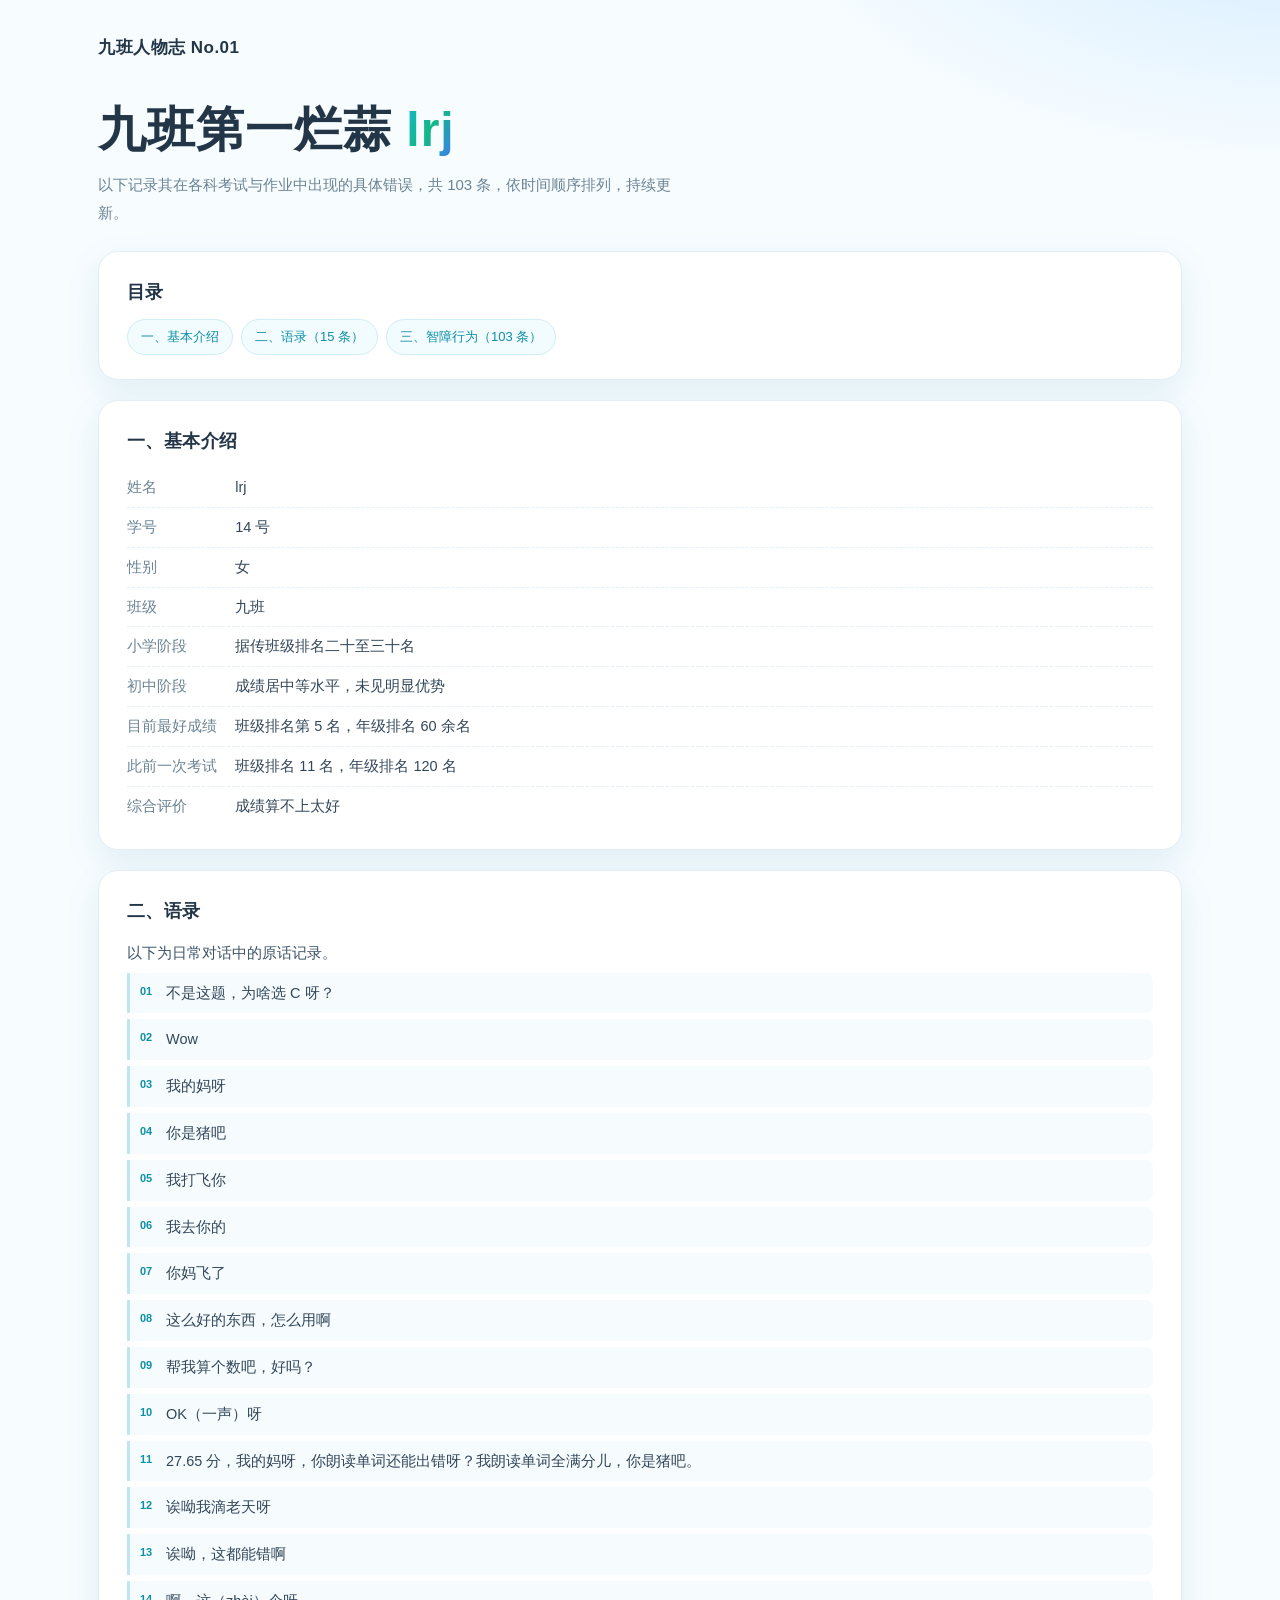
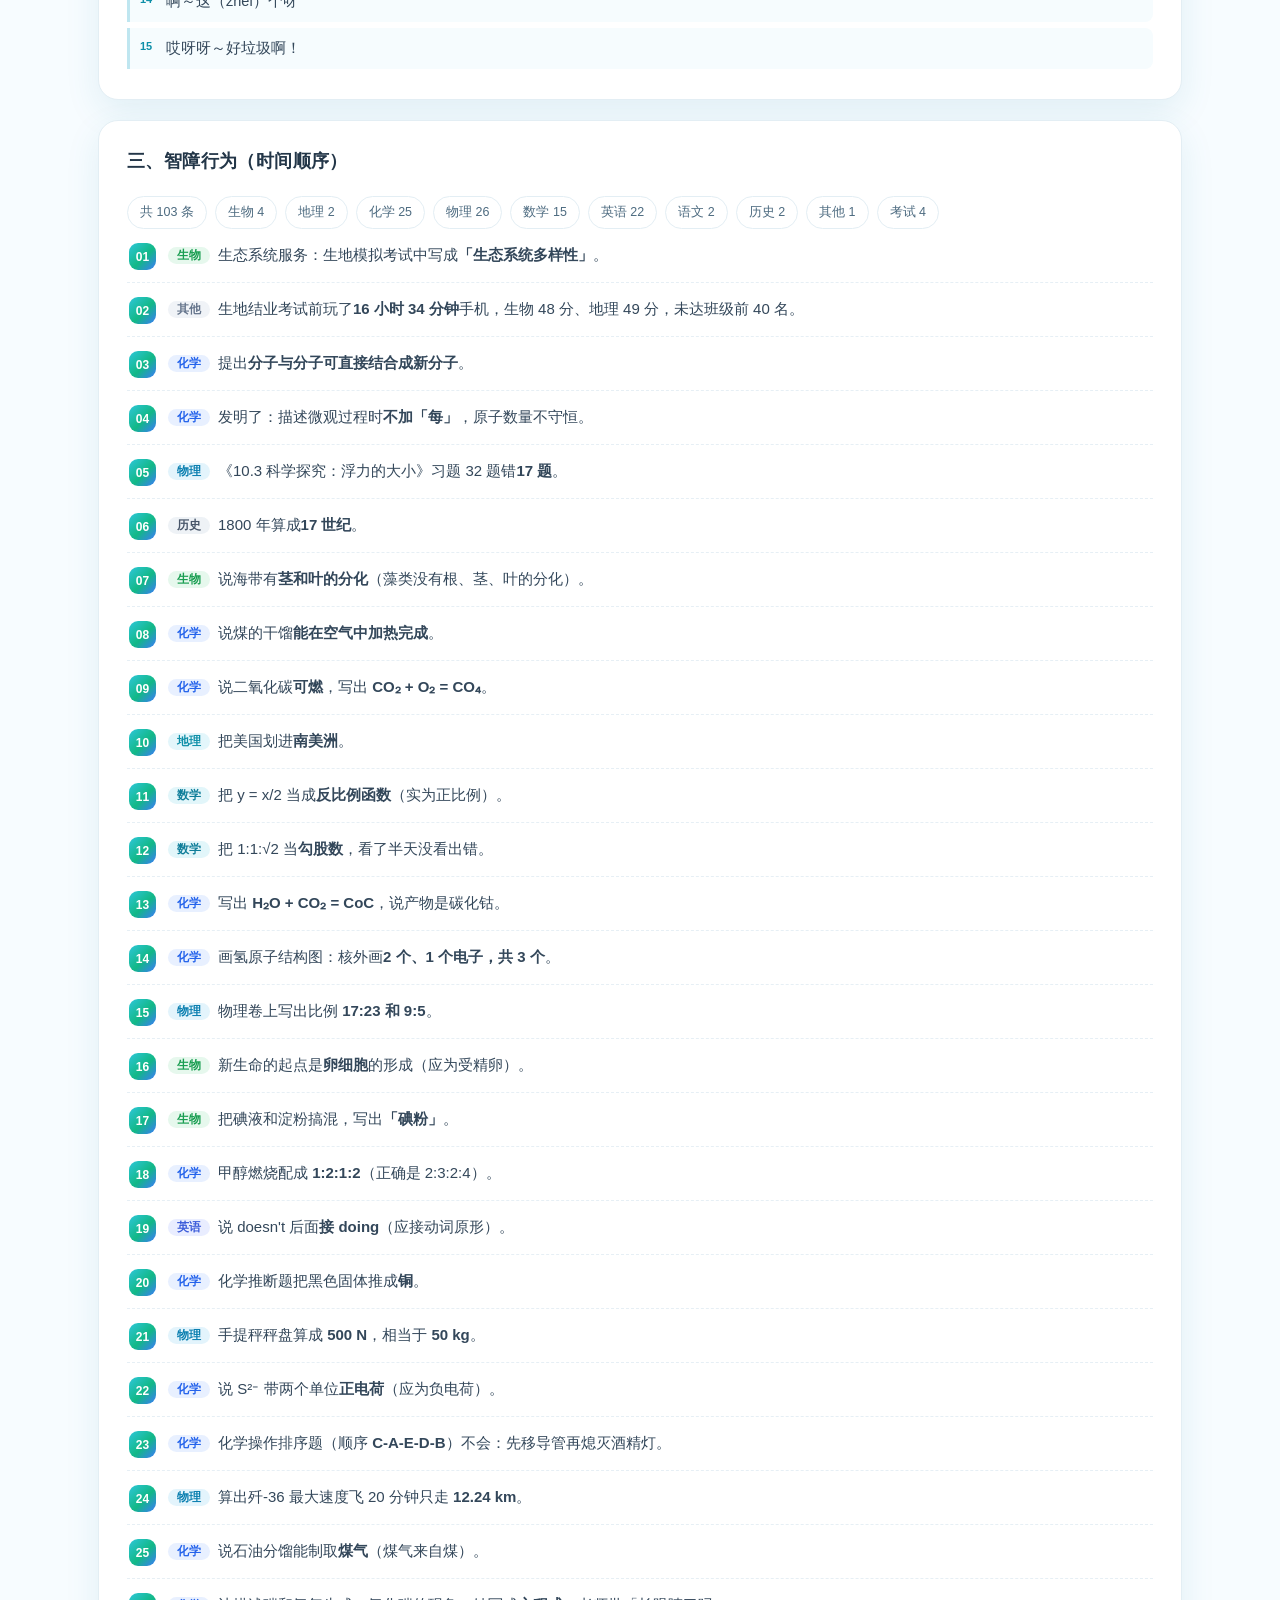
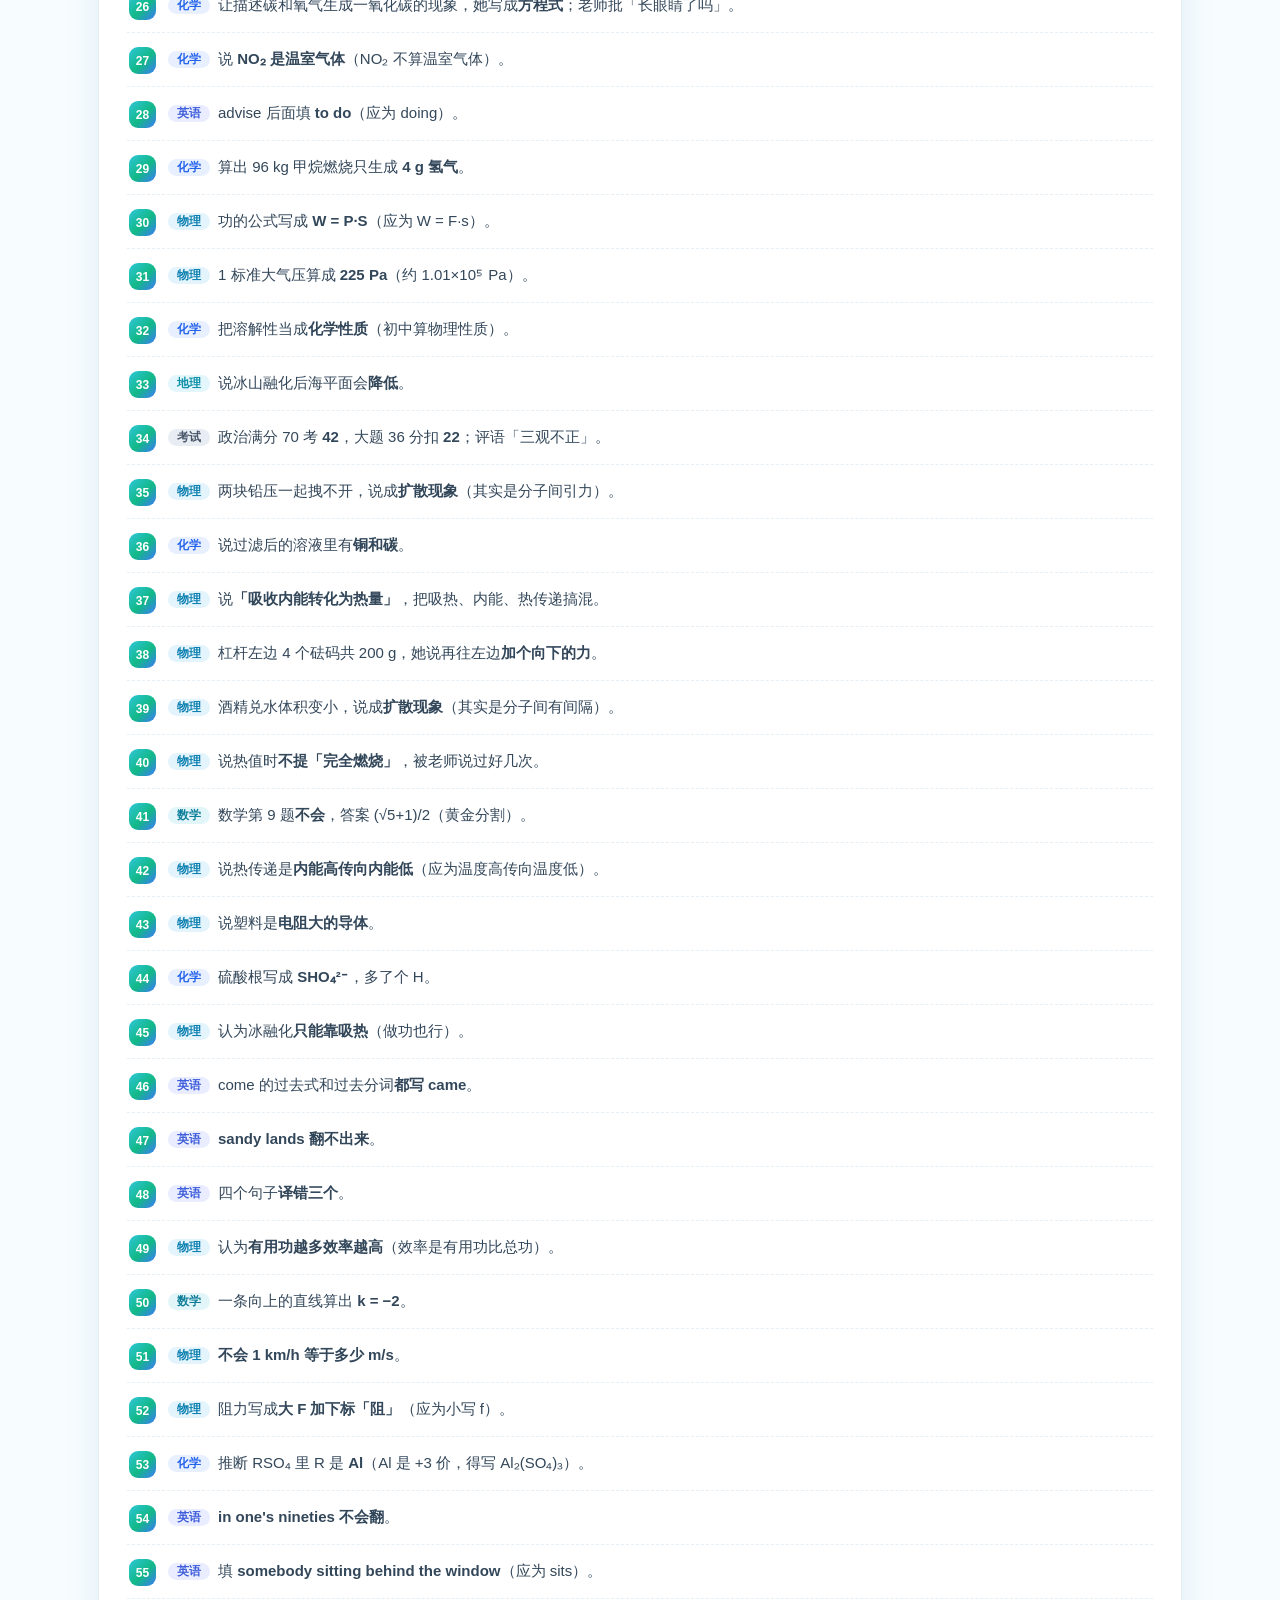
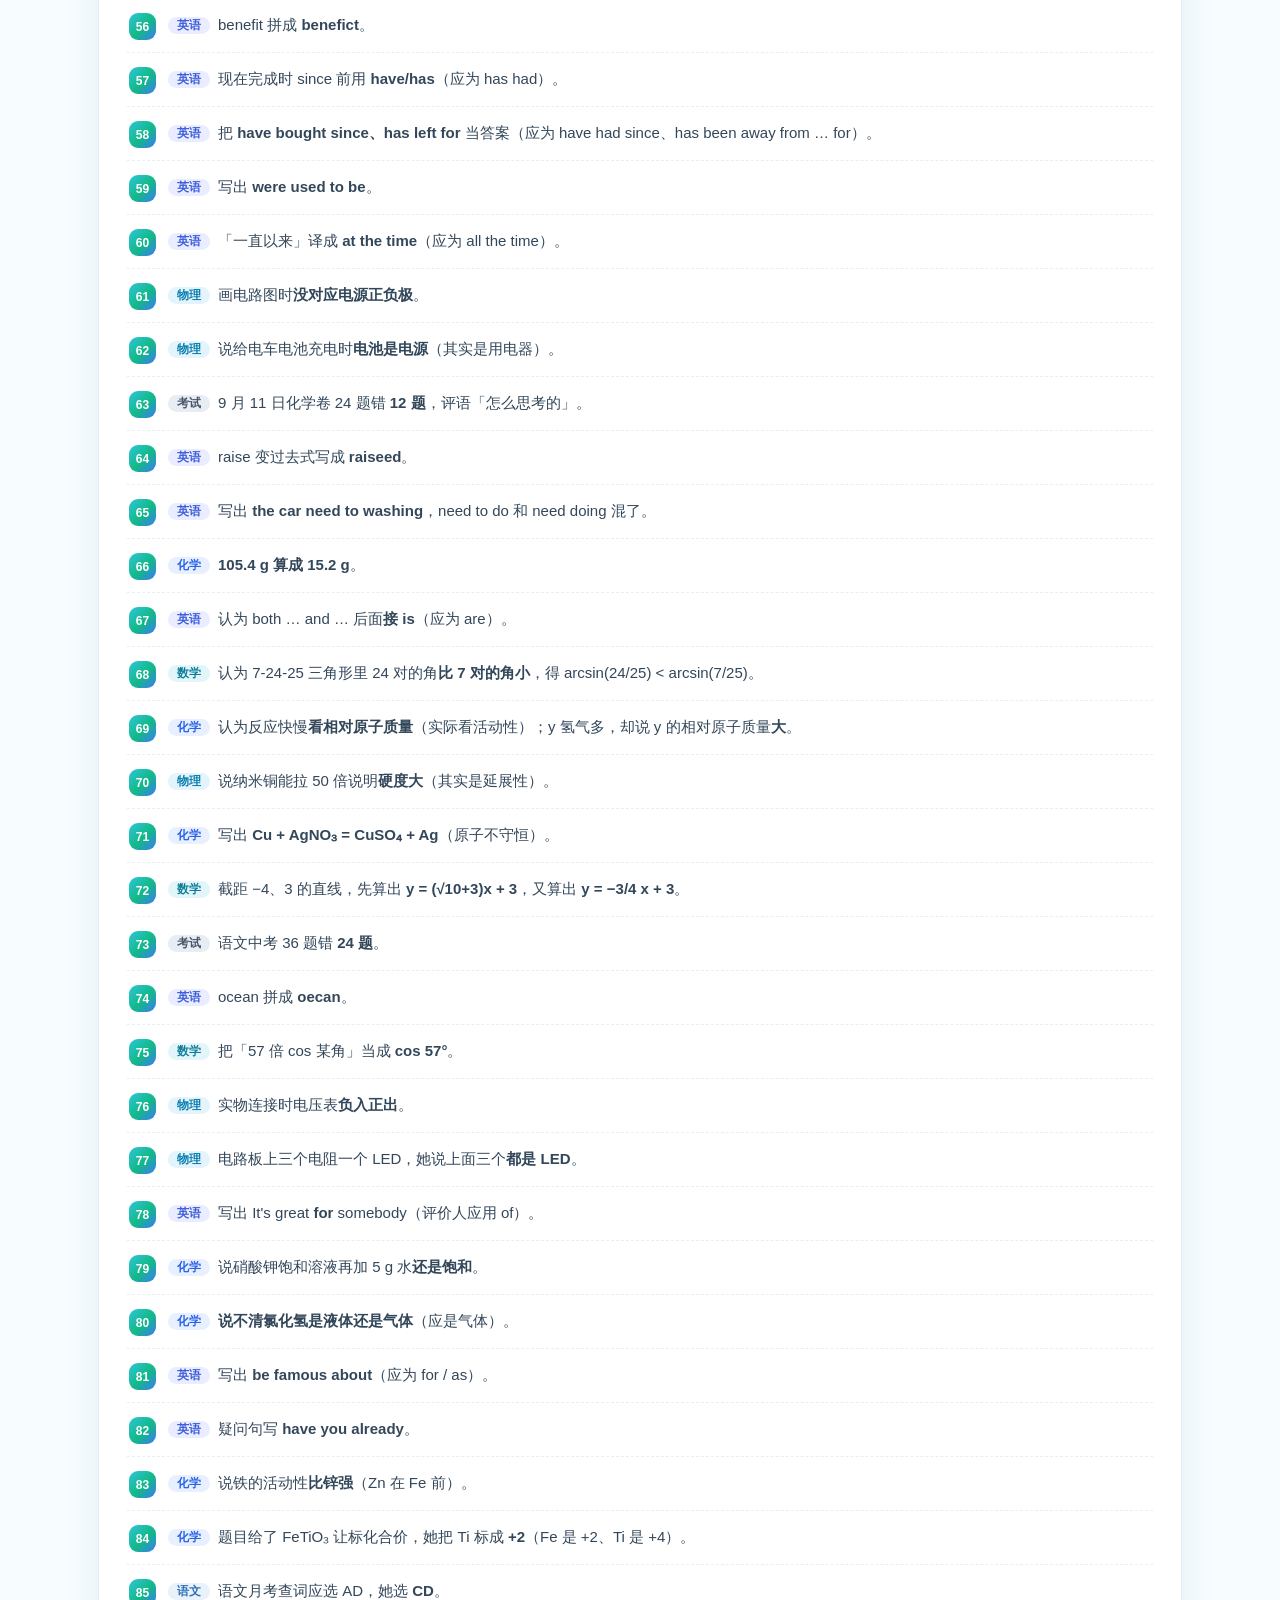
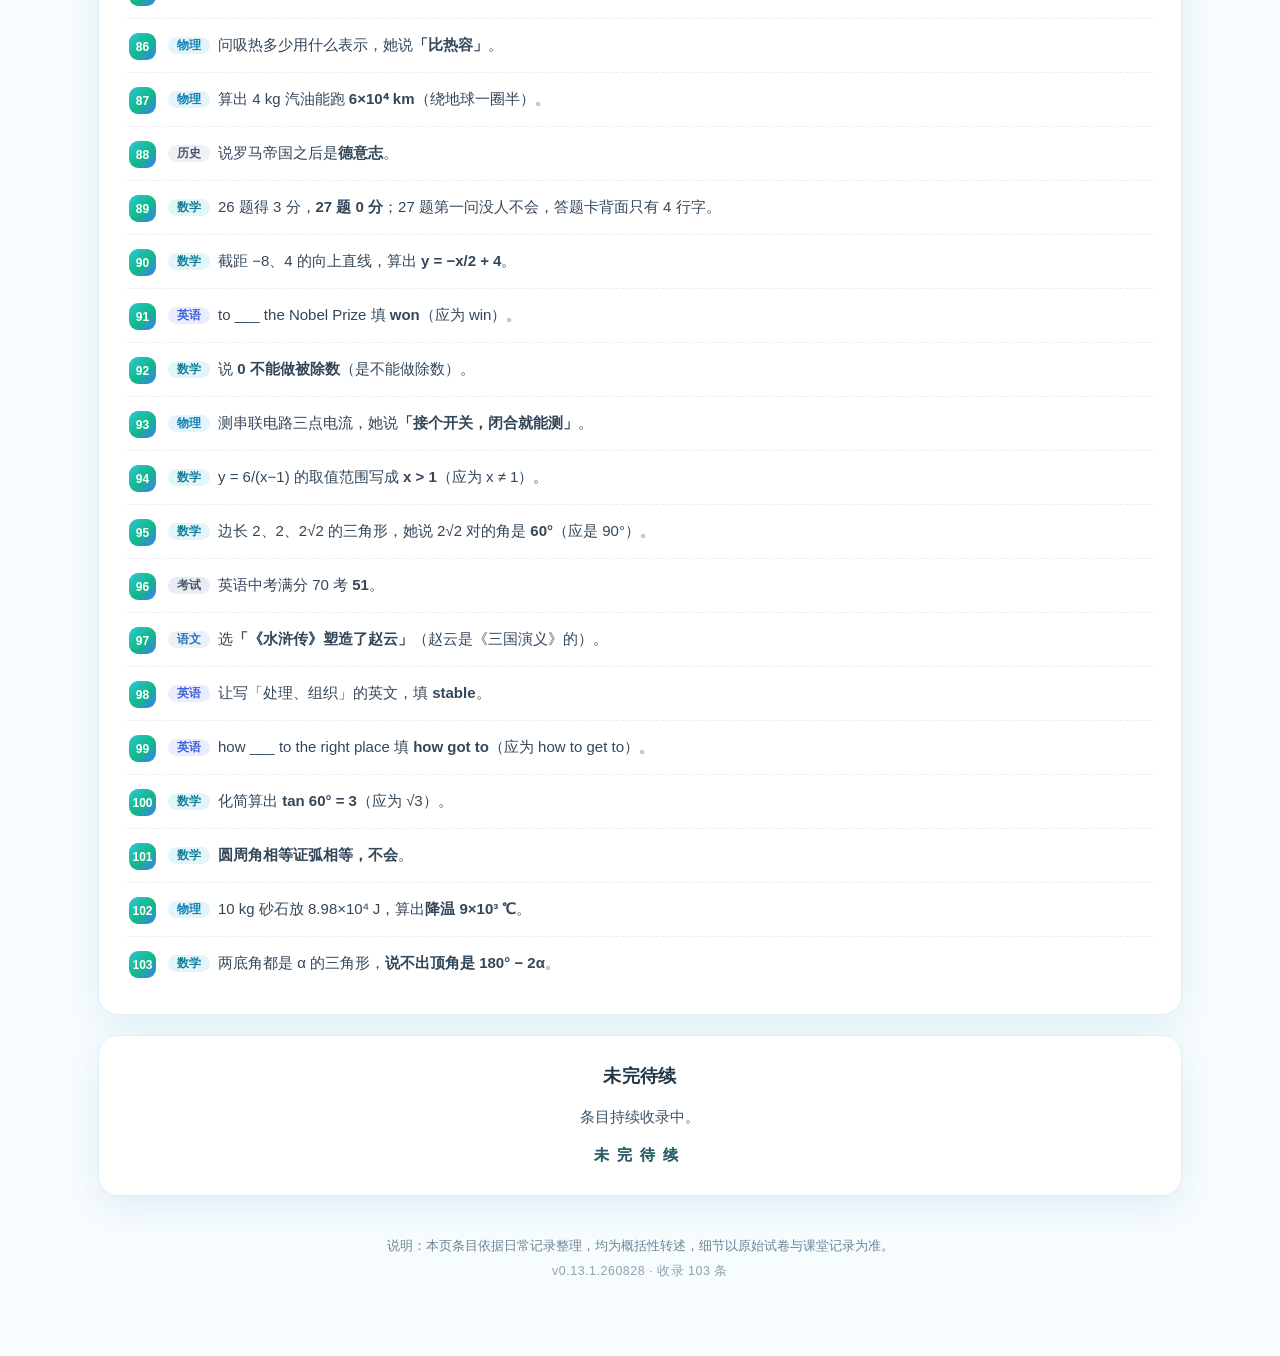
==== commit ff7bbe28: "x" ====
--- a/lrj.html
+++ b/lrj.html
@@ -144,7 +144,7 @@
       <li><span class="num">60</span><span class="item"><span class="tag t-eng">英语</span>「一直以来」译成 <strong>at the time</strong>（应为 all the time）。</span></li>
       <li><span class="num">61</span><span class="item"><span class="tag t-phy">物理</span>画电路图时<strong>没对应电源正负极</strong>。</span></li>
       <li><span class="num">62</span><span class="item"><span class="tag t-phy">物理</span>说给电车电池充电时<strong>电池是电源</strong>（其实是用电器）。</span></li>
-      <li><span class="num">63</span><span class="item"><span class="tag t-exam">考试</span>9 月 11 日化学卷 24 题错 <strong>12 题</strong>，评语「霍平怎么思考的」。</span></li>
+      <li><span class="num">63</span><span class="item"><span class="tag t-exam">考试</span>9 月 11 日化学卷 24 题错 <strong>12 题</strong>，评语「怎么思考的」。</span></li>
       <li><span class="num">64</span><span class="item"><span class="tag t-eng">英语</span>raise 变过去式写成 <strong>raiseed</strong>。</span></li>
       <li><span class="num">65</span><span class="item"><span class="tag t-eng">英语</span>写出 <strong>the car need to washing</strong>，need to do 和 need doing 混了。</span></li>
       <li><span class="num">66</span><span class="item"><span class="tag t-chem">化学</span><strong>105.4 g 算成 15.2 g</strong>。</span></li>
@@ -196,7 +196,7 @@
 
   <footer>
     <p>说明：本页条目依据日常记录整理，均为概括性转述，细节以原始试卷与课堂记录为准。</p>
-    <p class="ver">v0.13.0.260828 · 收录 103 条</p>
+    <p class="ver">v0.13.1.260828 · 收录 103 条</p>
   </footer>
 
 </main>
